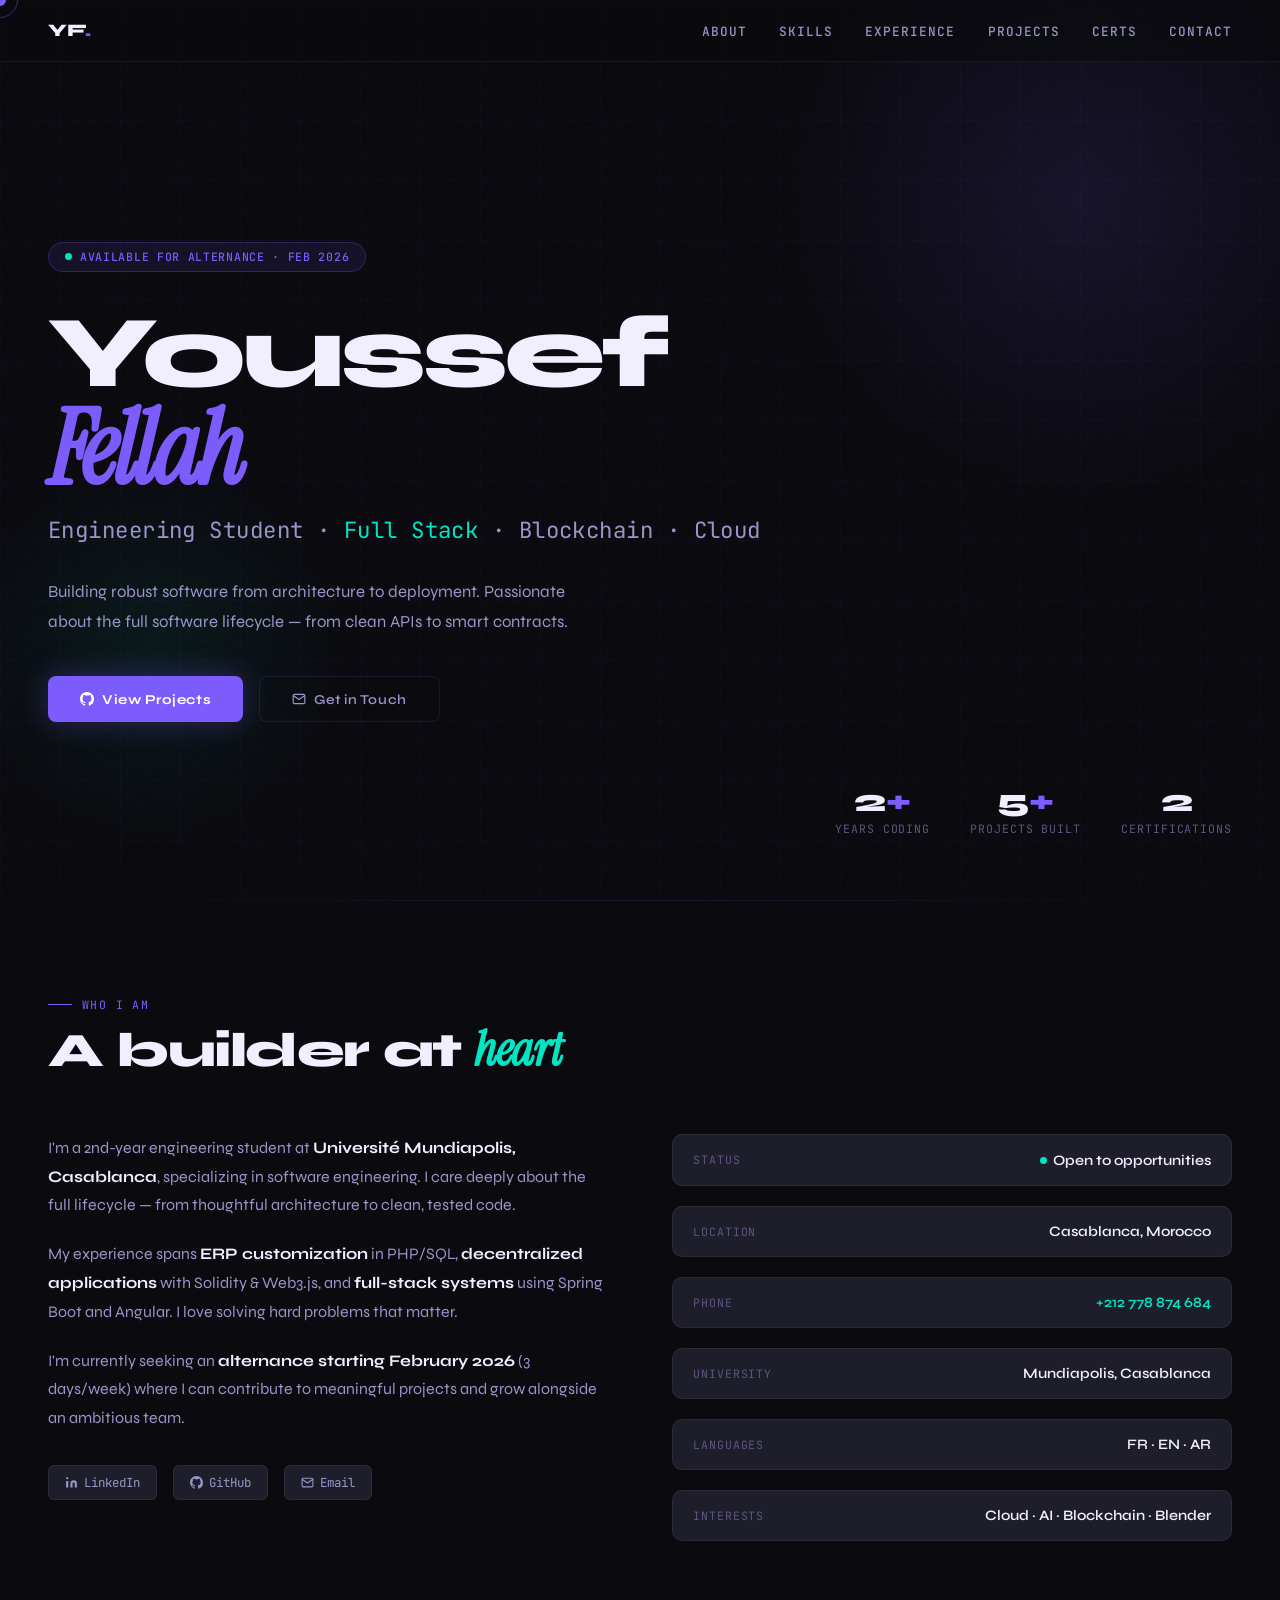
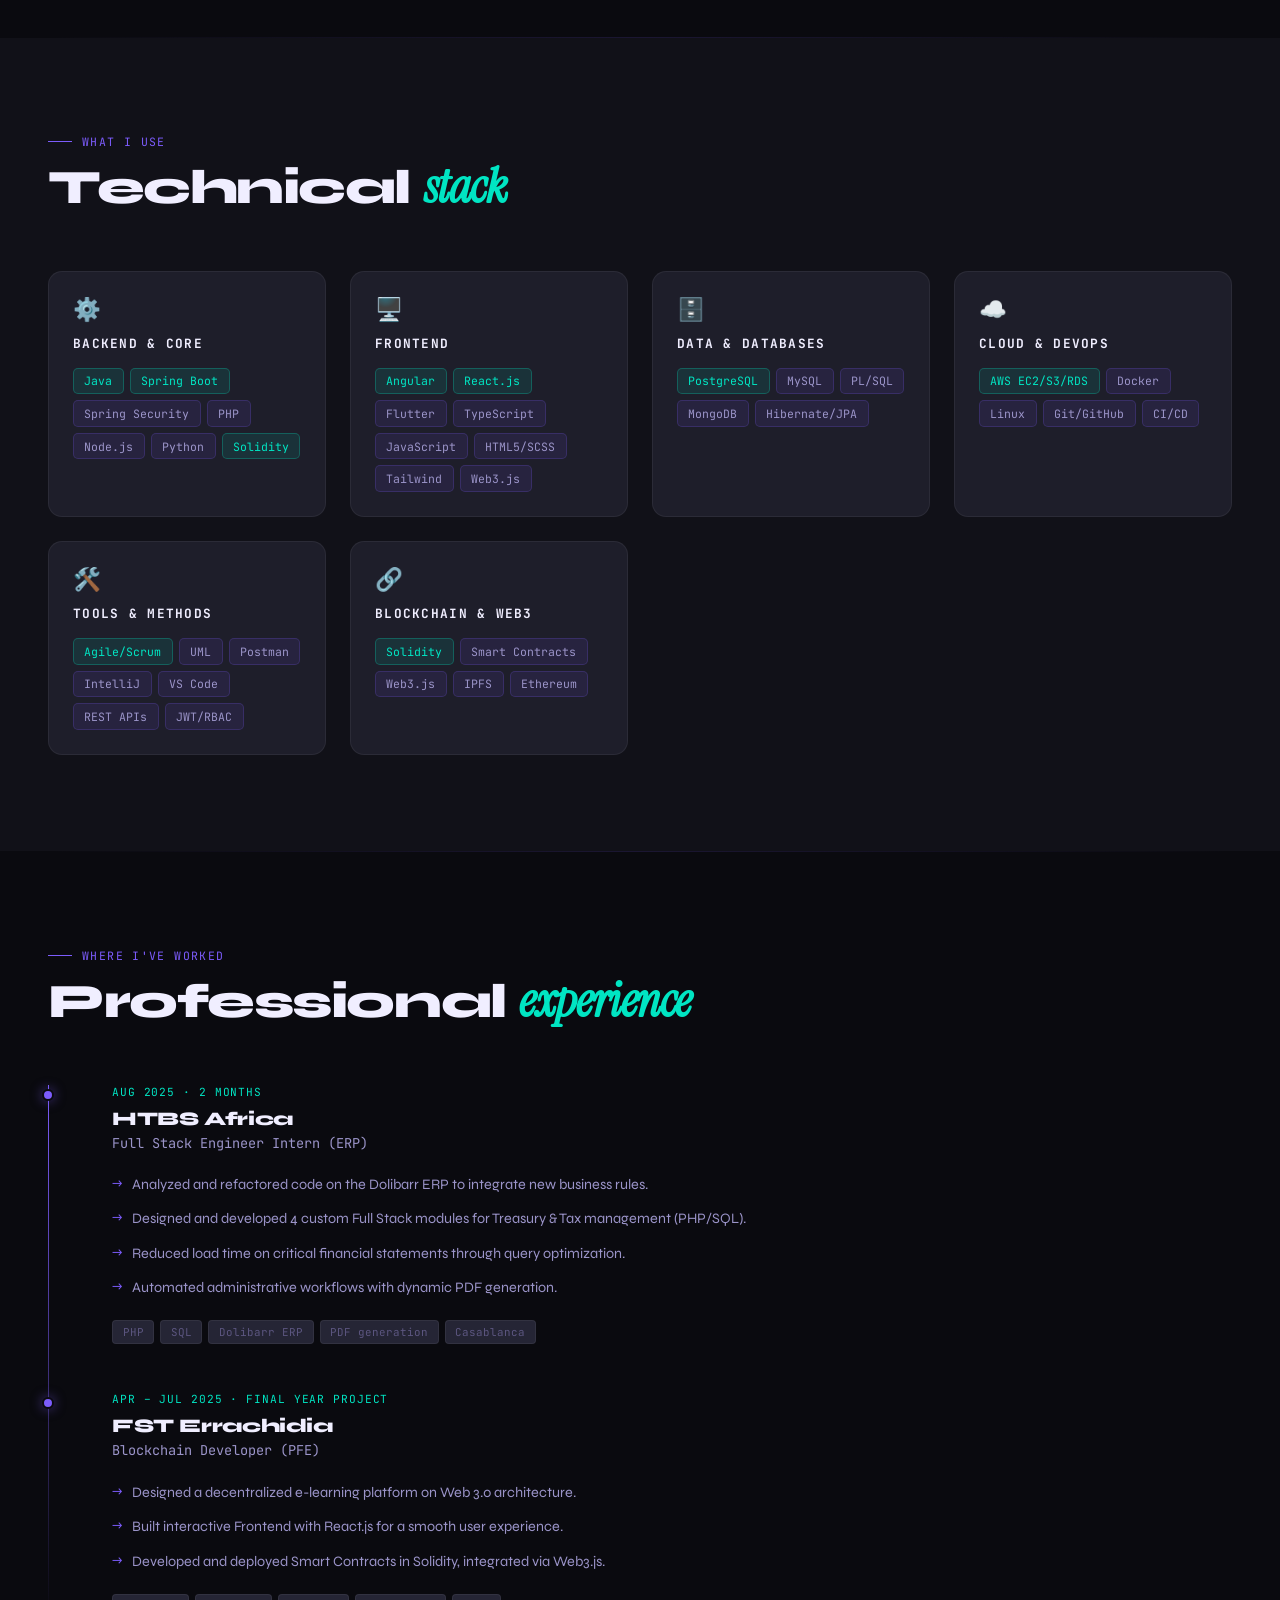
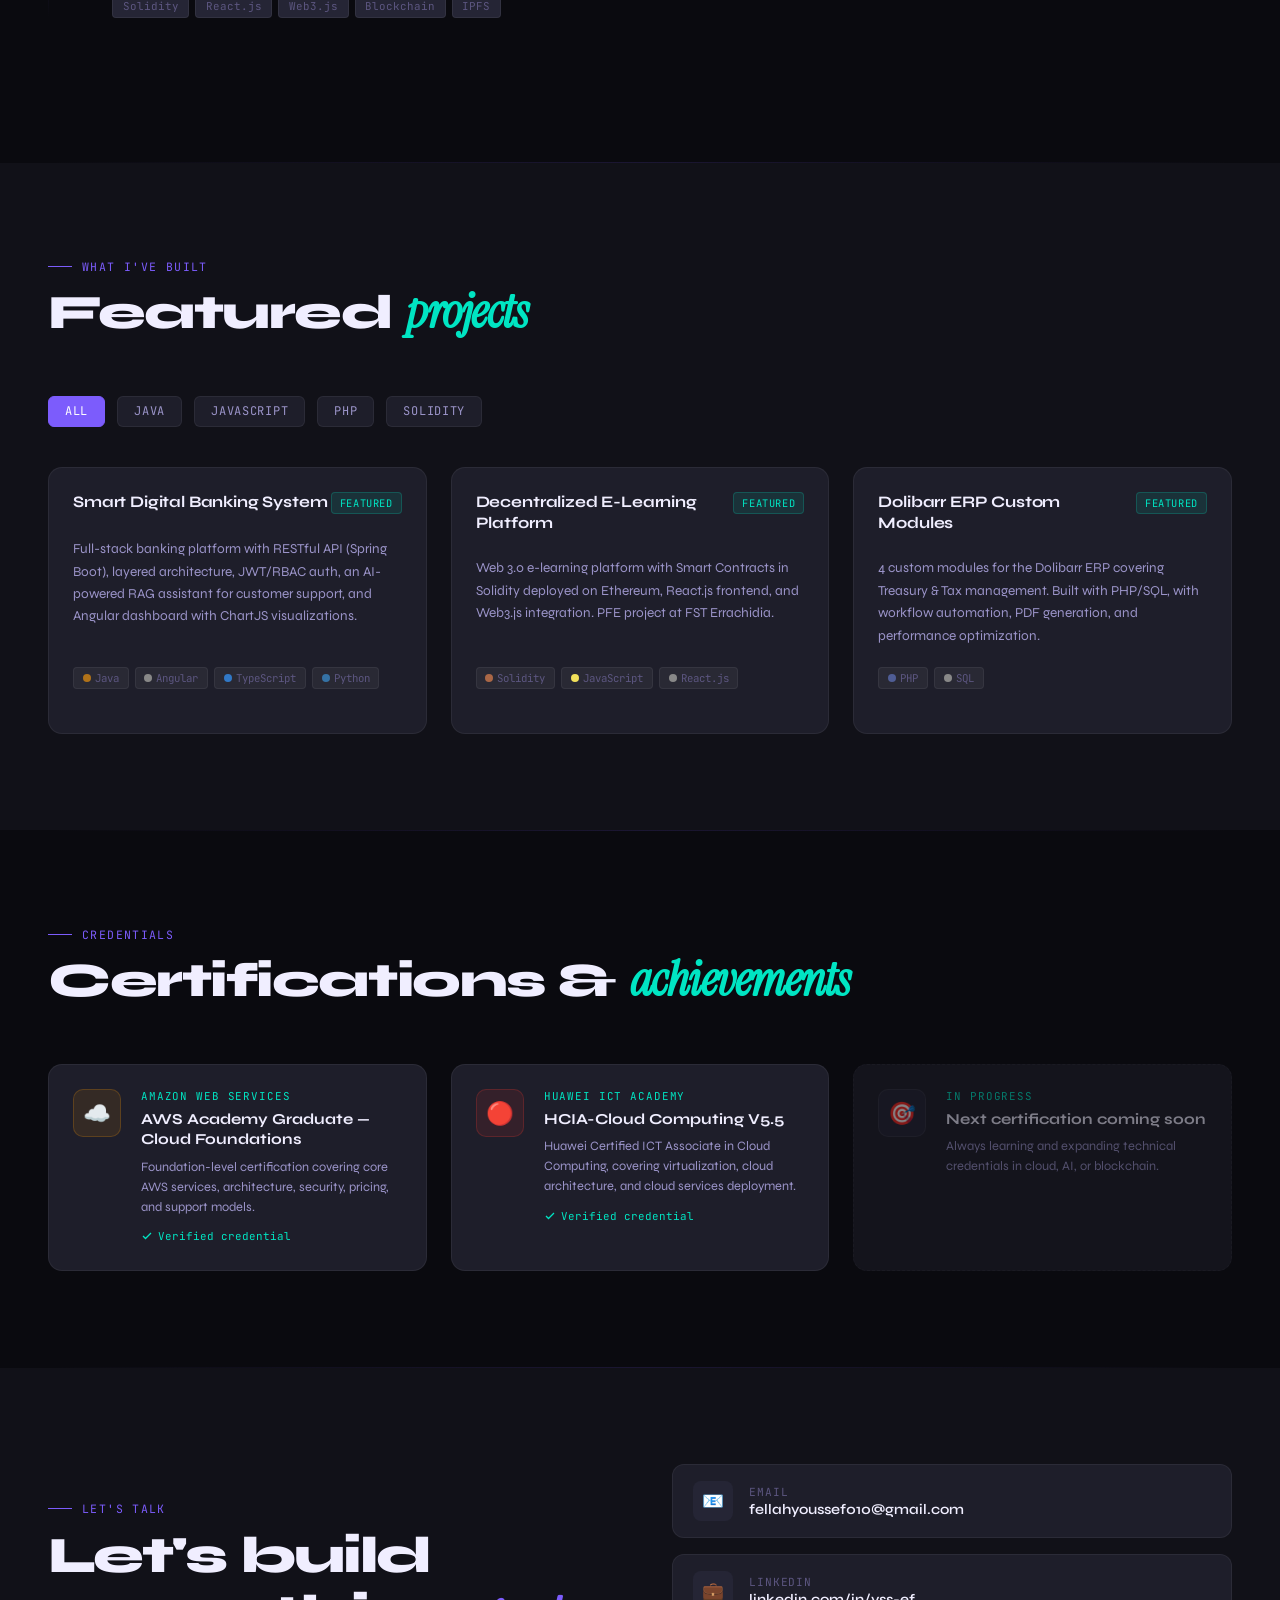
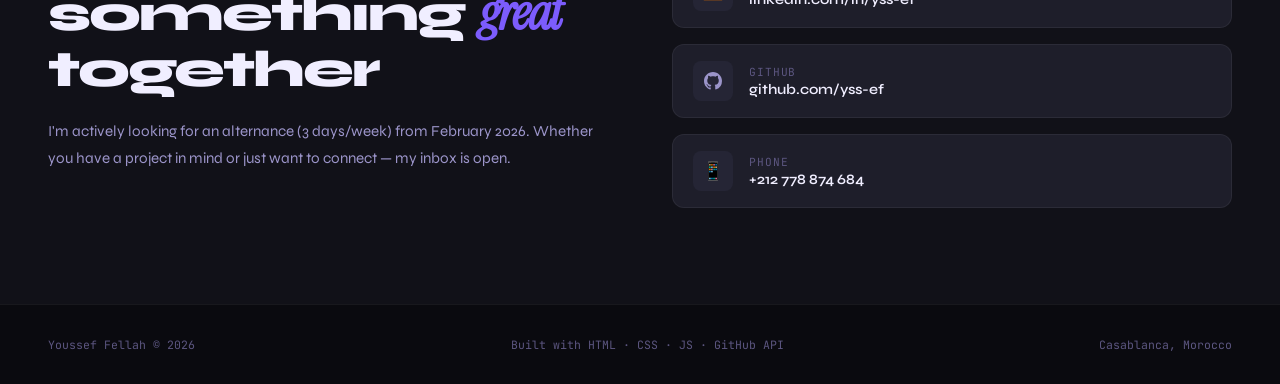
==== portfolio.html @ d535c2bc "feat: adding the main file" ====
<!DOCTYPE html>
<html lang="en">
<head>
<meta charset="UTF-8">
<meta name="viewport" content="width=device-width, initial-scale=1.0">
<title>Youssef Fellah — Engineer</title>
<link rel="preconnect" href="https://fonts.googleapis.com">
<link rel="preconnect" href="https://fonts.gstatic.com" crossorigin>
<link href="https://fonts.googleapis.com/css2?family=Syne:wght@400;500;600;700;800&family=JetBrains+Mono:wght@300;400;500&family=Instrument+Serif:ital@0;1&display=swap" rel="stylesheet">
<style>
  *, *::before, *::after { box-sizing: border-box; margin: 0; padding: 0; }

  :root {
    --bg: #0a0a0f;
    --bg2: #111118;
    --bg3: #1a1a24;
    --surface: #1e1e2a;
    --surface2: #252535;
    --accent: #7c5cfc;
    --accent2: #00e5c3;
    --accent3: #ff6b6b;
    --text: #f0eeff;
    --text2: #9b94c9;
    --text3: #5c5680;
    --border: rgba(124, 92, 252, 0.15);
    --border2: rgba(255,255,255,0.06);
    --font-display: 'Syne', sans-serif;
    --font-mono: 'JetBrains Mono', monospace;
    --font-serif: 'Instrument Serif', serif;
  }

  html { scroll-behavior: smooth; }

  body {
    background: var(--bg);
    color: var(--text);
    font-family: var(--font-display);
    overflow-x: hidden;
    cursor: none;
  }

  /* Custom cursor */
  .cursor {
    width: 12px; height: 12px;
    background: var(--accent);
    border-radius: 50%;
    position: fixed;
    pointer-events: none;
    z-index: 9999;
    transition: transform 0.15s ease, background 0.2s;
    transform: translate(-50%, -50%);
  }
  .cursor-ring {
    width: 36px; height: 36px;
    border: 1px solid rgba(124,92,252,0.4);
    border-radius: 50%;
    position: fixed;
    pointer-events: none;
    z-index: 9998;
    transition: transform 0.08s ease, width 0.2s, height 0.2s, border-color 0.2s;
    transform: translate(-50%, -50%);
  }

  /* Noise overlay */
  body::before {
    content: '';
    position: fixed; inset: 0;
    background-image: url("data:image/svg+xml,%3Csvg viewBox='0 0 200 200' xmlns='http://www.w3.org/2000/svg'%3E%3Cfilter id='noise'%3E%3CfeTurbulence type='fractalNoise' baseFrequency='0.9' numOctaves='4' stitchTiles='stitch'/%3E%3C/filter%3E%3Crect width='100%25' height='100%25' filter='url(%23noise)' opacity='0.03'/%3E%3C/svg%3E");
    pointer-events: none; z-index: 1; opacity: 0.4;
  }

  /* Nav */
  nav {
    position: fixed; top: 0; left: 0; right: 0;
    z-index: 100;
    padding: 1.25rem 3rem;
    display: flex; align-items: center; justify-content: space-between;
    background: rgba(10,10,15,0.7);
    backdrop-filter: blur(20px);
    border-bottom: 1px solid var(--border2);
  }
  .nav-logo {
    font-size: 1.1rem; font-weight: 800;
    color: var(--text);
    text-decoration: none;
    letter-spacing: -0.02em;
  }
  .nav-logo span { color: var(--accent); }
  .nav-links { display: flex; gap: 2rem; list-style: none; }
  .nav-links a {
    color: var(--text2); text-decoration: none;
    font-size: 0.8rem; font-weight: 500;
    letter-spacing: 0.08em; text-transform: uppercase;
    transition: color 0.2s;
    font-family: var(--font-mono);
  }
  .nav-links a:hover { color: var(--accent2); }

  /* Hero */
  #hero {
    min-height: 100vh;
    display: flex; align-items: center;
    padding: 8rem 3rem 4rem;
    position: relative;
    overflow: hidden;
  }
  .hero-grid-bg {
    position: absolute; inset: 0;
    background-image:
      linear-gradient(rgba(124,92,252,0.03) 1px, transparent 1px),
      linear-gradient(90deg, rgba(124,92,252,0.03) 1px, transparent 1px);
    background-size: 60px 60px;
  }
  .hero-glow {
    position: absolute;
    width: 600px; height: 600px;
    background: radial-gradient(circle, rgba(124,92,252,0.12) 0%, transparent 70%);
    top: -100px; right: -100px;
    pointer-events: none;
  }
  .hero-glow2 {
    position: absolute;
    width: 400px; height: 400px;
    background: radial-gradient(circle, rgba(0,229,195,0.07) 0%, transparent 70%);
    bottom: 50px; left: -50px;
    pointer-events: none;
  }
  .hero-content { position: relative; z-index: 2; max-width: 900px; }
  .hero-badge {
    display: inline-flex; align-items: center; gap: 8px;
    background: rgba(124,92,252,0.1);
    border: 1px solid rgba(124,92,252,0.25);
    border-radius: 100px;
    padding: 0.4rem 1rem;
    font-size: 0.72rem; font-weight: 500;
    font-family: var(--font-mono);
    color: var(--accent);
    margin-bottom: 2rem;
    letter-spacing: 0.06em;
    text-transform: uppercase;
    animation: fadeUp 0.6s ease both;
  }
  .hero-badge::before {
    content: '';
    width: 7px; height: 7px;
    background: var(--accent2);
    border-radius: 50%;
    animation: pulse 2s infinite;
  }
  @keyframes pulse {
    0%, 100% { opacity: 1; transform: scale(1); }
    50% { opacity: 0.5; transform: scale(0.8); }
  }
  .hero-name {
    font-size: clamp(3.5rem, 8vw, 7rem);
    font-weight: 800;
    line-height: 0.95;
    letter-spacing: -0.04em;
    margin-bottom: 1rem;
    animation: fadeUp 0.6s 0.1s ease both;
  }
  .hero-name em {
    font-style: italic;
    font-family: var(--font-serif);
    color: var(--accent);
  }
  .hero-title {
    font-size: clamp(1rem, 2vw, 1.4rem);
    color: var(--text2);
    font-weight: 400;
    margin-bottom: 2rem;
    font-family: var(--font-mono);
    letter-spacing: 0.02em;
    animation: fadeUp 0.6s 0.2s ease both;
  }
  .hero-title .hl { color: var(--accent2); }
  .hero-desc {
    font-size: 1.05rem;
    color: var(--text2);
    max-width: 520px;
    line-height: 1.75;
    margin-bottom: 2.5rem;
    font-weight: 400;
    animation: fadeUp 0.6s 0.3s ease both;
  }
  .hero-ctas {
    display: flex; gap: 1rem; flex-wrap: wrap;
    animation: fadeUp 0.6s 0.4s ease both;
  }
  .btn-primary {
    display: inline-flex; align-items: center; gap: 8px;
    background: var(--accent);
    color: white;
    text-decoration: none;
    padding: 0.85rem 2rem;
    border-radius: 8px;
    font-size: 0.85rem; font-weight: 700;
    letter-spacing: 0.04em;
    transition: transform 0.2s, box-shadow 0.2s;
    box-shadow: 0 0 30px rgba(124,92,252,0.3);
  }
  .btn-primary:hover { transform: translateY(-2px); box-shadow: 0 0 40px rgba(124,92,252,0.5); }
  .btn-outline {
    display: inline-flex; align-items: center; gap: 8px;
    border: 1px solid var(--border);
    color: var(--text2);
    text-decoration: none;
    padding: 0.85rem 2rem;
    border-radius: 8px;
    font-size: 0.85rem; font-weight: 600;
    letter-spacing: 0.04em;
    transition: border-color 0.2s, color 0.2s, transform 0.2s;
  }
  .btn-outline:hover { border-color: var(--accent); color: var(--accent); transform: translateY(-2px); }
  .hero-stats {
    position: absolute; right: 3rem; bottom: 4rem;
    display: flex; gap: 2.5rem;
    animation: fadeUp 0.6s 0.5s ease both;
  }
  .stat { text-align: center; }
  .stat-num { font-size: 2rem; font-weight: 800; color: var(--text); line-height: 1; }
  .stat-num span { color: var(--accent); }
  .stat-label { font-size: 0.72rem; color: var(--text3); font-family: var(--font-mono); text-transform: uppercase; letter-spacing: 0.08em; margin-top: 4px; }

  @keyframes fadeUp {
    from { opacity: 0; transform: translateY(20px); }
    to { opacity: 1; transform: translateY(0); }
  }

  /* Section layout */
  section { padding: 6rem 3rem; position: relative; }
  .section-header { margin-bottom: 3.5rem; }
  .section-label {
    font-family: var(--font-mono);
    font-size: 0.72rem;
    color: var(--accent);
    text-transform: uppercase;
    letter-spacing: 0.12em;
    margin-bottom: 0.75rem;
    display: flex; align-items: center; gap: 10px;
  }
  .section-label::before {
    content: '';
    width: 24px; height: 1px;
    background: var(--accent);
  }
  .section-title {
    font-size: clamp(2rem, 4vw, 3rem);
    font-weight: 800;
    letter-spacing: -0.03em;
    line-height: 1.1;
  }
  .section-title em { font-style: italic; font-family: var(--font-serif); color: var(--accent2); }

  /* Divider */
  .divider {
    width: 100%; height: 1px;
    background: linear-gradient(90deg, transparent, var(--border), transparent);
    margin: 0 3rem;
    width: calc(100% - 6rem);
  }

  /* About */
  #about { background: var(--bg); }
  .about-grid { display: grid; grid-template-columns: 1fr 1fr; gap: 4rem; align-items: start; }
  .about-text p {
    color: var(--text2); line-height: 1.8; font-size: 1rem; margin-bottom: 1.25rem;
  }
  .about-text p strong { color: var(--text); }
  .about-links { display: flex; gap: 1rem; flex-wrap: wrap; margin-top: 2rem; }
  .link-chip {
    display: inline-flex; align-items: center; gap: 6px;
    background: var(--surface);
    border: 1px solid var(--border2);
    color: var(--text2);
    text-decoration: none;
    padding: 0.5rem 1rem;
    border-radius: 6px;
    font-size: 0.78rem;
    font-family: var(--font-mono);
    transition: border-color 0.2s, color 0.2s, background 0.2s;
  }
  .link-chip:hover { border-color: var(--accent); color: var(--accent); background: rgba(124,92,252,0.08); }
  .about-info { display: flex; flex-direction: column; gap: 1.25rem; }
  .info-row {
    display: flex; justify-content: space-between; align-items: center;
    padding: 1rem 1.25rem;
    background: var(--surface);
    border-radius: 10px;
    border: 1px solid var(--border2);
    transition: border-color 0.2s;
  }
  .info-row:hover { border-color: var(--border); }
  .info-label { font-family: var(--font-mono); font-size: 0.72rem; color: var(--text3); text-transform: uppercase; letter-spacing: 0.08em; }
  .info-value { font-size: 0.9rem; font-weight: 600; color: var(--text); }
  .info-value a { color: var(--accent2); text-decoration: none; }
  .status-dot { display: inline-flex; align-items: center; gap: 6px; }
  .status-dot::before {
    content: ''; width: 7px; height: 7px;
    background: var(--accent2); border-radius: 50%;
    animation: pulse 2s infinite;
  }

  /* Skills */
  #skills { background: var(--bg2); }
  .skills-categories { display: grid; grid-template-columns: repeat(auto-fit, minmax(240px, 1fr)); gap: 1.5rem; }
  .skill-cat {
    background: var(--surface);
    border: 1px solid var(--border2);
    border-radius: 14px;
    padding: 1.5rem;
    transition: border-color 0.2s, transform 0.2s;
  }
  .skill-cat:hover { border-color: rgba(124,92,252,0.3); transform: translateY(-3px); }
  .skill-cat-icon {
    font-size: 1.4rem; margin-bottom: 0.75rem;
  }
  .skill-cat-name {
    font-size: 0.8rem; font-weight: 700; color: var(--text);
    text-transform: uppercase; letter-spacing: 0.1em;
    font-family: var(--font-mono);
    margin-bottom: 1rem;
  }
  .skill-tags { display: flex; flex-wrap: wrap; gap: 6px; }
  .skill-tag {
    background: rgba(124,92,252,0.1);
    border: 1px solid rgba(124,92,252,0.2);
    color: var(--text2);
    padding: 0.3rem 0.65rem;
    border-radius: 5px;
    font-size: 0.72rem;
    font-family: var(--font-mono);
    transition: background 0.2s, color 0.2s;
  }
  .skill-tag:hover { background: rgba(124,92,252,0.25); color: var(--text); }
  .skill-tag.featured { background: rgba(0,229,195,0.1); border-color: rgba(0,229,195,0.25); color: var(--accent2); }

  /* Experience */
  #experience { background: var(--bg); }
  .timeline { position: relative; padding-left: 2rem; }
  .timeline::before {
    content: ''; position: absolute;
    left: 0; top: 0; bottom: 0;
    width: 1px;
    background: linear-gradient(to bottom, var(--accent), transparent);
  }
  .timeline-item { position: relative; margin-bottom: 3rem; padding-left: 2rem; }
  .timeline-dot {
    position: absolute; left: -2.375rem; top: 0.3rem;
    width: 12px; height: 12px;
    background: var(--accent);
    border-radius: 50%;
    border: 2px solid var(--bg);
    box-shadow: 0 0 12px rgba(124,92,252,0.5);
  }
  .timeline-date {
    font-family: var(--font-mono);
    font-size: 0.7rem;
    color: var(--accent2);
    letter-spacing: 0.08em;
    text-transform: uppercase;
    margin-bottom: 0.5rem;
  }
  .timeline-company {
    font-size: 1.2rem; font-weight: 800;
    letter-spacing: -0.02em; margin-bottom: 0.25rem;
  }
  .timeline-role {
    font-size: 0.85rem; color: var(--text2);
    font-family: var(--font-mono); margin-bottom: 1rem;
  }
  .timeline-points { list-style: none; }
  .timeline-points li {
    color: var(--text2); font-size: 0.9rem;
    padding: 0.35rem 0;
    padding-left: 1.25rem;
    position: relative;
    line-height: 1.6;
  }
  .timeline-points li::before {
    content: '→';
    position: absolute; left: 0;
    color: var(--accent);
    font-size: 0.8rem;
  }
  .timeline-tags { display: flex; flex-wrap: wrap; gap: 6px; margin-top: 1rem; }
  .t-tag {
    background: var(--surface2);
    color: var(--text3);
    padding: 0.25rem 0.6rem;
    border-radius: 4px;
    font-size: 0.68rem;
    font-family: var(--font-mono);
    border: 1px solid var(--border2);
  }

  /* Projects */
  #projects { background: var(--bg2); }
  .projects-filter {
    display: flex; gap: 0.75rem; flex-wrap: wrap;
    margin-bottom: 2.5rem;
  }
  .filter-btn {
    background: var(--surface);
    border: 1px solid var(--border2);
    color: var(--text2);
    padding: 0.4rem 1rem;
    border-radius: 6px;
    font-size: 0.75rem;
    font-family: var(--font-mono);
    cursor: pointer;
    transition: all 0.2s;
    text-transform: uppercase; letter-spacing: 0.06em;
  }
  .filter-btn.active, .filter-btn:hover { background: var(--accent); border-color: var(--accent); color: white; }
  .projects-grid { display: grid; grid-template-columns: repeat(auto-fill, minmax(320px, 1fr)); gap: 1.5rem; }
  .project-card {
    background: var(--surface);
    border: 1px solid var(--border2);
    border-radius: 14px;
    padding: 1.5rem;
    transition: border-color 0.2s, transform 0.2s, box-shadow 0.2s;
    display: flex; flex-direction: column;
    position: relative; overflow: hidden;
  }
  .project-card::before {
    content: '';
    position: absolute; top: 0; left: 0; right: 0; height: 2px;
    background: linear-gradient(90deg, var(--accent), var(--accent2));
    opacity: 0; transition: opacity 0.2s;
  }
  .project-card:hover { border-color: rgba(124,92,252,0.3); transform: translateY(-4px); box-shadow: 0 20px 40px rgba(0,0,0,0.4); }
  .project-card:hover::before { opacity: 1; }
  .project-header { display: flex; justify-content: space-between; align-items: flex-start; margin-bottom: 0.75rem; }
  .project-name { font-size: 1rem; font-weight: 700; letter-spacing: -0.01em; line-height: 1.3; }
  .project-meta { display: flex; gap: 1rem; margin-bottom: 0.75rem; }
  .project-stat {
    display: flex; align-items: center; gap: 4px;
    font-size: 0.7rem; color: var(--text3);
    font-family: var(--font-mono);
  }
  .project-desc { color: var(--text2); font-size: 0.85rem; line-height: 1.65; flex: 1; margin-bottom: 1.25rem; }
  .project-langs { display: flex; flex-wrap: wrap; gap: 6px; margin-bottom: 1.25rem; }
  .lang-badge {
    background: rgba(255,255,255,0.05);
    border: 1px solid var(--border2);
    color: var(--text3);
    padding: 0.2rem 0.55rem;
    border-radius: 4px;
    font-size: 0.67rem;
    font-family: var(--font-mono);
  }
  .project-links { display: flex; gap: 0.75rem; margin-top: auto; }
  .proj-link {
    display: inline-flex; align-items: center; gap: 5px;
    text-decoration: none;
    font-size: 0.75rem;
    font-family: var(--font-mono);
    padding: 0.35rem 0.75rem;
    border-radius: 5px;
    transition: all 0.2s;
  }
  .proj-link-gh { background: var(--surface2); color: var(--text2); border: 1px solid var(--border2); }
  .proj-link-gh:hover { border-color: var(--accent); color: var(--accent); }
  .proj-link-live { background: rgba(0,229,195,0.1); color: var(--accent2); border: 1px solid rgba(0,229,195,0.2); }
  .proj-link-live:hover { background: rgba(0,229,195,0.2); }
  .projects-loading { text-align: center; padding: 3rem; color: var(--text3); font-family: var(--font-mono); font-size: 0.8rem; }
  .loading-dots::after { content: '...'; animation: dots 1.5s infinite; }
  @keyframes dots { 0% { content: '.'; } 33% { content: '..'; } 66% { content: '...'; } }
  .pinned-badge {
    background: rgba(255,107,107,0.1); border: 1px solid rgba(255,107,107,0.25);
    color: var(--accent3); font-size: 0.65rem; font-family: var(--font-mono);
    padding: 0.2rem 0.5rem; border-radius: 4px; text-transform: uppercase; letter-spacing: 0.06em;
  }
  .source-badge {
    font-size: 0.65rem; font-family: var(--font-mono);
    padding: 0.2rem 0.5rem; border-radius: 4px;
    text-transform: uppercase; letter-spacing: 0.06em;
  }
  .source-gh { background: rgba(124,92,252,0.1); border: 1px solid rgba(124,92,252,0.2); color: var(--accent); }
  .source-manual { background: rgba(0,229,195,0.1); border: 1px solid rgba(0,229,195,0.2); color: var(--accent2); }
  .lang-dot { width: 8px; height: 8px; border-radius: 50%; display: inline-block; }

  /* Certifications */
  #certifications { background: var(--bg); }
  .cert-grid { display: grid; grid-template-columns: repeat(auto-fill, minmax(300px, 1fr)); gap: 1.5rem; }
  .cert-card {
    background: var(--surface);
    border: 1px solid var(--border2);
    border-radius: 14px;
    padding: 1.5rem;
    display: flex; align-items: flex-start; gap: 1.25rem;
    transition: border-color 0.2s, transform 0.2s;
  }
  .cert-card:hover { border-color: rgba(0,229,195,0.3); transform: translateY(-2px); }
  .cert-icon {
    width: 48px; height: 48px; border-radius: 10px;
    display: flex; align-items: center; justify-content: center;
    font-size: 1.4rem; flex-shrink: 0;
  }
  .cert-icon.aws { background: rgba(255,153,0,0.1); border: 1px solid rgba(255,153,0,0.2); }
  .cert-icon.huawei { background: rgba(255,59,48,0.1); border: 1px solid rgba(255,59,48,0.2); }
  .cert-body { flex: 1; }
  .cert-issuer { font-family: var(--font-mono); font-size: 0.68rem; color: var(--accent2); text-transform: uppercase; letter-spacing: 0.08em; margin-bottom: 0.35rem; }
  .cert-name { font-size: 0.95rem; font-weight: 700; line-height: 1.35; margin-bottom: 0.5rem; }
  .cert-desc { font-size: 0.8rem; color: var(--text2); line-height: 1.55; }
  .cert-verified {
    display: inline-flex; align-items: center; gap: 5px;
    font-size: 0.68rem; color: var(--accent2);
    font-family: var(--font-mono);
    margin-top: 0.75rem;
  }
  .cert-verified svg { width: 12px; height: 12px; }

  /* Contact */
  #contact { background: var(--bg2); }
  .contact-wrapper {
    display: grid; grid-template-columns: 1fr 1fr; gap: 4rem; align-items: center;
  }
  .contact-headline {
    font-size: clamp(2rem, 4vw, 3.5rem);
    font-weight: 800; letter-spacing: -0.04em;
    line-height: 1.1;
  }
  .contact-headline em { font-family: var(--font-serif); font-style: italic; color: var(--accent); }
  .contact-sub { color: var(--text2); margin-top: 1.25rem; line-height: 1.75; font-size: 0.95rem; }
  .contact-cards { display: flex; flex-direction: column; gap: 1rem; }
  .contact-card {
    display: flex; align-items: center; gap: 1rem;
    background: var(--surface);
    border: 1px solid var(--border2);
    border-radius: 12px;
    padding: 1rem 1.25rem;
    text-decoration: none;
    transition: all 0.2s;
  }
  .contact-card:hover { border-color: var(--accent); background: rgba(124,92,252,0.08); transform: translateX(4px); }
  .contact-card-icon {
    width: 40px; height: 40px;
    background: var(--surface2);
    border-radius: 8px;
    display: flex; align-items: center; justify-content: center;
    font-size: 1.1rem; flex-shrink: 0;
  }
  .contact-card-label { font-size: 0.7rem; color: var(--text3); font-family: var(--font-mono); text-transform: uppercase; letter-spacing: 0.08em; margin-bottom: 2px; }
  .contact-card-value { font-size: 0.9rem; font-weight: 600; color: var(--text); }

  /* Footer */
  footer {
    padding: 2rem 3rem;
    border-top: 1px solid var(--border2);
    display: flex; justify-content: space-between; align-items: center;
    font-family: var(--font-mono); font-size: 0.72rem; color: var(--text3);
  }

  /* Scroll reveal */
  .reveal { opacity: 0; transform: translateY(30px); transition: opacity 0.6s ease, transform 0.6s ease; }
  .reveal.visible { opacity: 1; transform: translateY(0); }

  /* Responsive */
  @media (max-width: 768px) {
    nav { padding: 1rem 1.5rem; }
    .nav-links { display: none; }
    section { padding: 4rem 1.5rem; }
    #hero { padding: 7rem 1.5rem 4rem; }
    .about-grid, .contact-wrapper { grid-template-columns: 1fr; gap: 2.5rem; }
    .hero-stats { position: static; margin-top: 2.5rem; justify-content: flex-start; }
    footer { flex-direction: column; gap: 0.75rem; text-align: center; }
  }
</style>
</head>
<body>

<div class="cursor" id="cursor"></div>
<div class="cursor-ring" id="cursorRing"></div>

<!-- NAV -->
<nav>
  <a href="#hero" class="nav-logo">YF<span>.</span></a>
  <ul class="nav-links">
    <li><a href="#about">About</a></li>
    <li><a href="#skills">Skills</a></li>
    <li><a href="#experience">Experience</a></li>
    <li><a href="#projects">Projects</a></li>
    <li><a href="#certifications">Certs</a></li>
    <li><a href="#contact">Contact</a></li>
  </ul>
</nav>

<!-- HERO -->
<section id="hero">
  <div class="hero-grid-bg"></div>
  <div class="hero-glow"></div>
  <div class="hero-glow2"></div>
  <div class="hero-content">
    <div class="hero-badge">Available for alternance · Feb 2026</div>
    <h1 class="hero-name">Youssef<br><em>Fellah</em></h1>
    <p class="hero-title">
      Engineering Student · <span class="hl">Full Stack</span> · Blockchain · Cloud
    </p>
    <p class="hero-desc">
      Building robust software from architecture to deployment. Passionate about the full software lifecycle — from clean APIs to smart contracts.
    </p>
    <div class="hero-ctas">
      <a href="#projects" class="btn-primary">
        <svg width="14" height="14" viewBox="0 0 16 16" fill="currentColor"><path d="M8 0C3.58 0 0 3.58 0 8c0 3.54 2.29 6.53 5.47 7.59.4.07.55-.17.55-.38 0-.19-.01-.82-.01-1.49-2.01.37-2.53-.49-2.69-.94-.09-.23-.48-.94-.82-1.13-.28-.15-.68-.52-.01-.53.63-.01 1.08.58 1.23.82.72 1.21 1.87.87 2.33.66.07-.52.28-.87.51-1.07-1.78-.2-3.64-.89-3.64-3.95 0-.87.31-1.59.82-2.15-.08-.2-.36-1.02.08-2.12 0 0 .67-.21 2.2.82.64-.18 1.32-.27 2-.27.68 0 1.36.09 2 .27 1.53-1.04 2.2-.82 2.2-.82.44 1.1.16 1.92.08 2.12.51.56.82 1.27.82 2.15 0 3.07-1.87 3.75-3.65 3.95.29.25.54.73.54 1.48 0 1.07-.01 1.93-.01 2.2 0 .21.15.46.55.38A8.013 8.013 0 0016 8c0-4.42-3.58-8-8-8z"/></svg>
        View Projects
      </a>
      <a href="mailto:fellahyoussef010@gmail.com" class="btn-outline">
        <svg width="14" height="14" viewBox="0 0 24 24" fill="none" stroke="currentColor" stroke-width="2"><path d="M4 4h16c1.1 0 2 .9 2 2v12c0 1.1-.9 2-2 2H4c-1.1 0-2-.9-2-2V6c0-1.1.9-2 2-2z"/><polyline points="22,6 12,13 2,6"/></svg>
        Get in Touch
      </a>
    </div>
  </div>
  <div class="hero-stats">
    <div class="stat"><div class="stat-num">2<span>+</span></div><div class="stat-label">Years coding</div></div>
    <div class="stat"><div class="stat-num">5<span>+</span></div><div class="stat-label">Projects built</div></div>
    <div class="stat"><div class="stat-num">2</div><div class="stat-label">Certifications</div></div>
  </div>
</section>

<div class="divider"></div>

<!-- ABOUT -->
<section id="about">
  <div class="section-header reveal">
    <div class="section-label">Who I am</div>
    <h2 class="section-title">A builder at <em>heart</em></h2>
  </div>
  <div class="about-grid">
    <div class="about-text reveal">
      <p>I'm a 2nd-year engineering student at <strong>Université Mundiapolis, Casablanca</strong>, specializing in software engineering. I care deeply about the full lifecycle — from thoughtful architecture to clean, tested code.</p>
      <p>My experience spans <strong>ERP customization</strong> in PHP/SQL, <strong>decentralized applications</strong> with Solidity & Web3.js, and <strong>full-stack systems</strong> using Spring Boot and Angular. I love solving hard problems that matter.</p>
      <p>I'm currently seeking an <strong>alternance starting February 2026</strong> (3 days/week) where I can contribute to meaningful projects and grow alongside an ambitious team.</p>
      <div class="about-links">
        <a href="https://linkedin.com/in/yss-ef" target="_blank" class="link-chip">
          <svg width="13" height="13" viewBox="0 0 24 24" fill="currentColor"><path d="M16 8a6 6 0 016 6v7h-4v-7a2 2 0 00-2-2 2 2 0 00-2 2v7h-4v-7a6 6 0 016-6zM2 9h4v12H2z"/><circle cx="4" cy="4" r="2"/></svg>
          LinkedIn
        </a>
        <a href="https://github.com/yss-ef" target="_blank" class="link-chip">
          <svg width="13" height="13" viewBox="0 0 16 16" fill="currentColor"><path d="M8 0C3.58 0 0 3.58 0 8c0 3.54 2.29 6.53 5.47 7.59.4.07.55-.17.55-.38 0-.19-.01-.82-.01-1.49-2.01.37-2.53-.49-2.69-.94-.09-.23-.48-.94-.82-1.13-.28-.15-.68-.52-.01-.53.63-.01 1.08.58 1.23.82.72 1.21 1.87.87 2.33.66.07-.52.28-.87.51-1.07-1.78-.2-3.64-.89-3.64-3.95 0-.87.31-1.59.82-2.15-.08-.2-.36-1.02.08-2.12 0 0 .67-.21 2.2.82.64-.18 1.32-.27 2-.27.68 0 1.36.09 2 .27 1.53-1.04 2.2-.82 2.2-.82.44 1.1.16 1.92.08 2.12.51.56.82 1.27.82 2.15 0 3.07-1.87 3.75-3.65 3.95.29.25.54.73.54 1.48 0 1.07-.01 1.93-.01 2.2 0 .21.15.46.55.38A8.013 8.013 0 0016 8c0-4.42-3.58-8-8-8z"/></svg>
          GitHub
        </a>
        <a href="mailto:fellahyoussef010@gmail.com" class="link-chip">
          <svg width="13" height="13" viewBox="0 0 24 24" fill="none" stroke="currentColor" stroke-width="2"><path d="M4 4h16c1.1 0 2 .9 2 2v12c0 1.1-.9 2-2 2H4c-1.1 0-2-.9-2-2V6c0-1.1.9-2 2-2z"/><polyline points="22,6 12,13 2,6"/></svg>
          Email
        </a>
      </div>
    </div>
    <div class="about-info reveal">
      <div class="info-row">
        <span class="info-label">Status</span>
        <span class="info-value"><span class="status-dot">Open to opportunities</span></span>
      </div>
      <div class="info-row">
        <span class="info-label">Location</span>
        <span class="info-value">Casablanca, Morocco</span>
      </div>
      <div class="info-row">
        <span class="info-label">Phone</span>
        <span class="info-value"><a href="tel:+212778874684">+212 778 874 684</a></span>
      </div>
      <div class="info-row">
        <span class="info-label">University</span>
        <span class="info-value">Mundiapolis, Casablanca</span>
      </div>
      <div class="info-row">
        <span class="info-label">Languages</span>
        <span class="info-value">FR · EN · AR</span>
      </div>
      <div class="info-row">
        <span class="info-label">Interests</span>
        <span class="info-value">Cloud · AI · Blockchain · Blender</span>
      </div>
    </div>
  </div>
</section>

<div class="divider"></div>

<!-- SKILLS -->
<section id="skills">
  <div class="section-header reveal">
    <div class="section-label">What I use</div>
    <h2 class="section-title">Technical <em>stack</em></h2>
  </div>
  <div class="skills-categories reveal">
    <div class="skill-cat">
      <div class="skill-cat-icon">⚙️</div>
      <div class="skill-cat-name">Backend & Core</div>
      <div class="skill-tags">
        <span class="skill-tag featured">Java</span>
        <span class="skill-tag featured">Spring Boot</span>
        <span class="skill-tag">Spring Security</span>
        <span class="skill-tag">PHP</span>
        <span class="skill-tag">Node.js</span>
        <span class="skill-tag">Python</span>
        <span class="skill-tag featured">Solidity</span>
      </div>
    </div>
    <div class="skill-cat">
      <div class="skill-cat-icon">🖥️</div>
      <div class="skill-cat-name">Frontend</div>
      <div class="skill-tags">
        <span class="skill-tag featured">Angular</span>
        <span class="skill-tag featured">React.js</span>
        <span class="skill-tag">Flutter</span>
        <span class="skill-tag">TypeScript</span>
        <span class="skill-tag">JavaScript</span>
        <span class="skill-tag">HTML5/SCSS</span>
        <span class="skill-tag">Tailwind</span>
        <span class="skill-tag">Web3.js</span>
      </div>
    </div>
    <div class="skill-cat">
      <div class="skill-cat-icon">🗄️</div>
      <div class="skill-cat-name">Data & Databases</div>
      <div class="skill-tags">
        <span class="skill-tag featured">PostgreSQL</span>
        <span class="skill-tag">MySQL</span>
        <span class="skill-tag">PL/SQL</span>
        <span class="skill-tag">MongoDB</span>
        <span class="skill-tag">Hibernate/JPA</span>
      </div>
    </div>
    <div class="skill-cat">
      <div class="skill-cat-icon">☁️</div>
      <div class="skill-cat-name">Cloud & DevOps</div>
      <div class="skill-tags">
        <span class="skill-tag featured">AWS EC2/S3/RDS</span>
        <span class="skill-tag">Docker</span>
        <span class="skill-tag">Linux</span>
        <span class="skill-tag">Git/GitHub</span>
        <span class="skill-tag">CI/CD</span>
      </div>
    </div>
    <div class="skill-cat">
      <div class="skill-cat-icon">🛠️</div>
      <div class="skill-cat-name">Tools & Methods</div>
      <div class="skill-tags">
        <span class="skill-tag featured">Agile/Scrum</span>
        <span class="skill-tag">UML</span>
        <span class="skill-tag">Postman</span>
        <span class="skill-tag">IntelliJ</span>
        <span class="skill-tag">VS Code</span>
        <span class="skill-tag">REST APIs</span>
        <span class="skill-tag">JWT/RBAC</span>
      </div>
    </div>
    <div class="skill-cat">
      <div class="skill-cat-icon">🔗</div>
      <div class="skill-cat-name">Blockchain & Web3</div>
      <div class="skill-tags">
        <span class="skill-tag featured">Solidity</span>
        <span class="skill-tag">Smart Contracts</span>
        <span class="skill-tag">Web3.js</span>
        <span class="skill-tag">IPFS</span>
        <span class="skill-tag">Ethereum</span>
      </div>
    </div>
  </div>
</section>

<div class="divider"></div>

<!-- EXPERIENCE -->
<section id="experience">
  <div class="section-header reveal">
    <div class="section-label">Where I've worked</div>
    <h2 class="section-title">Professional <em>experience</em></h2>
  </div>
  <div class="timeline reveal">
    <div class="timeline-item">
      <div class="timeline-dot"></div>
      <div class="timeline-date">Aug 2025 · 2 months</div>
      <div class="timeline-company">HTBS Africa</div>
      <div class="timeline-role">Full Stack Engineer Intern (ERP)</div>
      <ul class="timeline-points">
        <li>Analyzed and refactored code on the Dolibarr ERP to integrate new business rules.</li>
        <li>Designed and developed 4 custom Full Stack modules for Treasury & Tax management (PHP/SQL).</li>
        <li>Reduced load time on critical financial statements through query optimization.</li>
        <li>Automated administrative workflows with dynamic PDF generation.</li>
      </ul>
      <div class="timeline-tags">
        <span class="t-tag">PHP</span><span class="t-tag">SQL</span><span class="t-tag">Dolibarr ERP</span><span class="t-tag">PDF generation</span><span class="t-tag">Casablanca</span>
      </div>
    </div>
    <div class="timeline-item">
      <div class="timeline-dot"></div>
      <div class="timeline-date">Apr – Jul 2025 · Final Year Project</div>
      <div class="timeline-company">FST Errachidia</div>
      <div class="timeline-role">Blockchain Developer (PFE)</div>
      <ul class="timeline-points">
        <li>Designed a decentralized e-learning platform on Web 3.0 architecture.</li>
        <li>Built interactive Frontend with React.js for a smooth user experience.</li>
        <li>Developed and deployed Smart Contracts in Solidity, integrated via Web3.js.</li>
      </ul>
      <div class="timeline-tags">
        <span class="t-tag">Solidity</span><span class="t-tag">React.js</span><span class="t-tag">Web3.js</span><span class="t-tag">Blockchain</span><span class="t-tag">IPFS</span>
      </div>
    </div>
  </div>
</section>

<div class="divider"></div>

<!-- PROJECTS -->
<section id="projects">
  <div class="section-header reveal">
    <div class="section-label">What I've built</div>
    <h2 class="section-title">Featured <em>projects</em></h2>
  </div>
  <div class="projects-filter reveal" id="filterBar">
    <button class="filter-btn active" data-filter="all">All</button>
    <button class="filter-btn" data-filter="Java">Java</button>
    <button class="filter-btn" data-filter="JavaScript">JavaScript</button>
    <button class="filter-btn" data-filter="PHP">PHP</button>
    <button class="filter-btn" data-filter="Solidity">Solidity</button>
  </div>
  <div class="projects-grid" id="projectsGrid">
    <div class="projects-loading"><span class="loading-dots">Fetching repos from GitHub</span></div>
  </div>
</section>

<div class="divider"></div>

<!-- CERTIFICATIONS -->
<section id="certifications">
  <div class="section-header reveal">
    <div class="section-label">Credentials</div>
    <h2 class="section-title">Certifications & <em>achievements</em></h2>
  </div>
  <div class="cert-grid reveal">
    <div class="cert-card">
      <div class="cert-icon aws">☁️</div>
      <div class="cert-body">
        <div class="cert-issuer">Amazon Web Services</div>
        <div class="cert-name">AWS Academy Graduate — Cloud Foundations</div>
        <div class="cert-desc">Foundation-level certification covering core AWS services, architecture, security, pricing, and support models.</div>
        <div class="cert-verified">
          <svg viewBox="0 0 24 24" fill="none" stroke="currentColor" stroke-width="2.5"><polyline points="20 6 9 17 4 12"/></svg>
          Verified credential
        </div>
      </div>
    </div>
    <div class="cert-card">
      <div class="cert-icon huawei">🔴</div>
      <div class="cert-body">
        <div class="cert-issuer">Huawei ICT Academy</div>
        <div class="cert-name">HCIA-Cloud Computing V5.5</div>
        <div class="cert-desc">Huawei Certified ICT Associate in Cloud Computing, covering virtualization, cloud architecture, and cloud services deployment.</div>
        <div class="cert-verified">
          <svg viewBox="0 0 24 24" fill="none" stroke="currentColor" stroke-width="2.5"><polyline points="20 6 9 17 4 12"/></svg>
          Verified credential
        </div>
      </div>
    </div>
    <div class="cert-card" style="border-style: dashed; opacity: 0.5;">
      <div class="cert-icon" style="background: var(--surface2); border: 1px solid var(--border2);">🎯</div>
      <div class="cert-body">
        <div class="cert-issuer">In Progress</div>
        <div class="cert-name">Next certification coming soon</div>
        <div class="cert-desc">Always learning and expanding technical credentials in cloud, AI, or blockchain.</div>
      </div>
    </div>
  </div>
</section>

<div class="divider"></div>

<!-- CONTACT -->
<section id="contact">
  <div class="contact-wrapper">
    <div class="reveal">
      <div class="section-label">Let's talk</div>
      <h2 class="contact-headline">Let's build something <em>great</em> together</h2>
      <p class="contact-sub">I'm actively looking for an alternance (3 days/week) from February 2026. Whether you have a project in mind or just want to connect — my inbox is open.</p>
    </div>
    <div class="contact-cards reveal">
      <a href="mailto:fellahyoussef010@gmail.com" class="contact-card">
        <div class="contact-card-icon">📧</div>
        <div>
          <div class="contact-card-label">Email</div>
          <div class="contact-card-value">fellahyoussef010@gmail.com</div>
        </div>
      </a>
      <a href="https://linkedin.com/in/yss-ef" target="_blank" class="contact-card">
        <div class="contact-card-icon">💼</div>
        <div>
          <div class="contact-card-label">LinkedIn</div>
          <div class="contact-card-value">linkedin.com/in/yss-ef</div>
        </div>
      </a>
      <a href="https://github.com/yss-ef" target="_blank" class="contact-card">
        <div class="contact-card-icon">
          <svg width="18" height="18" viewBox="0 0 16 16" fill="currentColor" style="color: var(--text2)"><path d="M8 0C3.58 0 0 3.58 0 8c0 3.54 2.29 6.53 5.47 7.59.4.07.55-.17.55-.38 0-.19-.01-.82-.01-1.49-2.01.37-2.53-.49-2.69-.94-.09-.23-.48-.94-.82-1.13-.28-.15-.68-.52-.01-.53.63-.01 1.08.58 1.23.82.72 1.21 1.87.87 2.33.66.07-.52.28-.87.51-1.07-1.78-.2-3.64-.89-3.64-3.95 0-.87.31-1.59.82-2.15-.08-.2-.36-1.02.08-2.12 0 0 .67-.21 2.2.82.64-.18 1.32-.27 2-.27.68 0 1.36.09 2 .27 1.53-1.04 2.2-.82 2.2-.82.44 1.1.16 1.92.08 2.12.51.56.82 1.27.82 2.15 0 3.07-1.87 3.75-3.65 3.95.29.25.54.73.54 1.48 0 1.07-.01 1.93-.01 2.2 0 .21.15.46.55.38A8.013 8.013 0 0016 8c0-4.42-3.58-8-8-8z"/></svg>
        </div>
        <div>
          <div class="contact-card-label">GitHub</div>
          <div class="contact-card-value">github.com/yss-ef</div>
        </div>
      </a>
      <a href="tel:+212778874684" class="contact-card">
        <div class="contact-card-icon">📱</div>
        <div>
          <div class="contact-card-label">Phone</div>
          <div class="contact-card-value">+212 778 874 684</div>
        </div>
      </a>
    </div>
  </div>
</section>

<footer>
  <span>Youssef Fellah © 2026</span>
  <span>Built with HTML · CSS · JS · GitHub API</span>
  <span>Casablanca, Morocco</span>
</footer>

<script>
// Custom cursor
const cursor = document.getElementById('cursor');
const ring = document.getElementById('cursorRing');
let mx = 0, my = 0, rx = 0, ry = 0;
document.addEventListener('mousemove', e => { mx = e.clientX; my = e.clientY; });
function animateCursor() {
  cursor.style.left = mx + 'px'; cursor.style.top = my + 'px';
  rx += (mx - rx) * 0.12; ry += (my - ry) * 0.12;
  ring.style.left = rx + 'px'; ring.style.top = ry + 'px';
  requestAnimationFrame(animateCursor);
}
animateCursor();
document.querySelectorAll('a, button, .skill-cat, .project-card, .cert-card').forEach(el => {
  el.addEventListener('mouseenter', () => { cursor.style.transform = 'translate(-50%,-50%) scale(2)'; ring.style.width = '56px'; ring.style.height = '56px'; ring.style.borderColor = 'rgba(124,92,252,0.6)'; });
  el.addEventListener('mouseleave', () => { cursor.style.transform = 'translate(-50%,-50%) scale(1)'; ring.style.width = '36px'; ring.style.height = '36px'; ring.style.borderColor = 'rgba(124,92,252,0.4)'; });
});

// Scroll reveal
const observer = new IntersectionObserver(entries => {
  entries.forEach(e => { if (e.isIntersecting) { e.target.classList.add('visible'); } });
}, { threshold: 0.1, rootMargin: '0px 0px -50px 0px' });
document.querySelectorAll('.reveal').forEach(el => observer.observe(el));

// Language color map
const langColors = {
  'JavaScript': '#f1e05a', 'TypeScript': '#3178c6', 'Java': '#b07219',
  'PHP': '#4F5D95', 'Python': '#3572A5', 'Solidity': '#AA6746',
  'HTML': '#e34c26', 'CSS': '#563d7c', 'SCSS': '#c6538c',
  'Dart': '#00B4AB', 'Shell': '#89e051', 'Vue': '#41b883', 'Kotlin': '#A97BFF'
};

// Manual featured projects (shown alongside GitHub repos)
const manualProjects = [
  {
    name: "Smart Digital Banking System",
    description: "Full-stack banking platform with RESTful API (Spring Boot), layered architecture, JWT/RBAC auth, an AI-powered RAG assistant for customer support, and Angular dashboard with ChartJS visualizations.",
    languages: ["Java", "Angular", "TypeScript", "Python"],
    tags: ["Spring Boot", "JWT", "RAG", "AI", "ChartJS"],
    source: "manual",
    stars: null,
    html_url: null,
    homepage: null
  },
  {
    name: "Decentralized E-Learning Platform",
    description: "Web 3.0 e-learning platform with Smart Contracts in Solidity deployed on Ethereum, React.js frontend, and Web3.js integration. PFE project at FST Errachidia.",
    languages: ["Solidity", "JavaScript", "React.js"],
    tags: ["Blockchain", "Web3", "IPFS", "Ethereum"],
    source: "manual",
    stars: null,
    html_url: null,
    homepage: null
  },
  {
    name: "Dolibarr ERP Custom Modules",
    description: "4 custom modules for the Dolibarr ERP covering Treasury & Tax management. Built with PHP/SQL, with workflow automation, PDF generation, and performance optimization.",
    languages: ["PHP", "SQL"],
    tags: ["ERP", "Dolibarr", "PDF", "Business Logic"],
    source: "manual",
    stars: null,
    html_url: null,
    homepage: null
  }
];

// GitHub API fetch
const GITHUB_USER = 'yss-ef';
let allProjects = [];
let activeFilter = 'all';

async function fetchGitHubRepos() {
  try {
    const res = await fetch(`https://api.github.com/users/${GITHUB_USER}/repos?sort=updated&per_page=20`);
    if (!res.ok) throw new Error('GitHub API error');
    const repos = await res.json();
    const filtered = repos.filter(r => !r.fork && r.name !== GITHUB_USER);
    return filtered.map(r => ({
      name: r.name.replace(/-/g, ' ').replace(/_/g, ' '),
      description: r.description || 'No description provided.',
      languages: r.language ? [r.language] : [],
      stars: r.stargazers_count,
      forks: r.forks_count,
      html_url: r.html_url,
      homepage: r.homepage || null,
      source: 'github',
      updated: r.updated_at,
      tags: []
    }));
  } catch (e) {
    return [];
  }
}

async function fetchRepoLanguages(htmlUrl) {
  try {
    const repoName = htmlUrl.replace('https://github.com/', '');
    const res = await fetch(`https://api.github.com/repos/${repoName}/languages`);
    if (!res.ok) return [];
    const langs = await res.json();
    return Object.keys(langs).slice(0, 4);
  } catch { return []; }
}

function renderProjects(projects) {
  const grid = document.getElementById('projectsGrid');
  const filtered = activeFilter === 'all' ? projects : projects.filter(p =>
    p.languages.some(l => l.toLowerCase().includes(activeFilter.toLowerCase()))
  );
  if (filtered.length === 0) {
    grid.innerHTML = `<div class="projects-loading" style="grid-column:1/-1">No projects found for this filter.</div>`;
    return;
  }
  grid.innerHTML = filtered.map(p => {
    const langBadges = p.languages.map(l => {
      const color = langColors[l] || '#888';
      return `<span class="lang-badge"><span class="lang-dot" style="background:${color}; margin-right: 4px;"></span>${l}</span>`;
    }).join('');
    const sourceBadge = p.source === 'github'
      ? `<span class="source-badge source-gh">GitHub</span>`
      : `<span class="source-badge source-manual">Featured</span>`;
    const links = [];
    if (p.html_url) links.push(`<a href="${p.html_url}" target="_blank" class="proj-link proj-link-gh"><svg width="11" height="11" viewBox="0 0 16 16" fill="currentColor"><path d="M8 0C3.58 0 0 3.58 0 8c0 3.54 2.29 6.53 5.47 7.59.4.07.55-.17.55-.38 0-.19-.01-.82-.01-1.49-2.01.37-2.53-.49-2.69-.94-.09-.23-.48-.94-.82-1.13-.28-.15-.68-.52-.01-.53.63-.01 1.08.58 1.23.82.72 1.21 1.87.87 2.33.66.07-.52.28-.87.51-1.07-1.78-.2-3.64-.89-3.64-3.95 0-.87.31-1.59.82-2.15-.08-.2-.36-1.02.08-2.12 0 0 .67-.21 2.2.82.64-.18 1.32-.27 2-.27.68 0 1.36.09 2 .27 1.53-1.04 2.2-.82 2.2-.82.44 1.1.16 1.92.08 2.12.51.56.82 1.27.82 2.15 0 3.07-1.87 3.75-3.65 3.95.29.25.54.73.54 1.48 0 1.07-.01 1.93-.01 2.2 0 .21.15.46.55.38A8.013 8.013 0 0016 8c0-4.42-3.58-8-8-8z"/></svg> Code</a>`);
    if (p.homepage) links.push(`<a href="${p.homepage}" target="_blank" class="proj-link proj-link-live">↗ Live</a>`);
    const starsHtml = p.stars !== null ? `<span class="project-stat">★ ${p.stars}</span>` : '';
    const forksHtml = p.forks ? `<span class="project-stat">⑂ ${p.forks}</span>` : '';
    return `
      <div class="project-card" data-langs="${p.languages.join(',')}">
        <div class="project-header">
          <div class="project-name">${p.name}</div>
          ${sourceBadge}
        </div>
        <div class="project-meta">${starsHtml}${forksHtml}</div>
        <div class="project-desc">${p.description}</div>
        <div class="project-langs">${langBadges}</div>
        <div class="project-links">${links.join('')}</div>
      </div>`;
  }).join('');
}

async function loadProjects() {
  const ghProjects = await fetchGitHubRepos();
  // Fetch languages for top GH repos
  const withLangs = await Promise.all(ghProjects.slice(0, 8).map(async p => {
    if (p.html_url && p.languages.length <= 1) {
      const langs = await fetchRepoLanguages(p.html_url);
      if (langs.length) p.languages = langs;
    }
    return p;
  }));
  allProjects = [...manualProjects, ...withLangs];
  renderProjects(allProjects);
}

loadProjects();

// Filter buttons
document.getElementById('filterBar').addEventListener('click', e => {
  if (!e.target.classList.contains('filter-btn')) return;
  document.querySelectorAll('.filter-btn').forEach(b => b.classList.remove('active'));
  e.target.classList.add('active');
  activeFilter = e.target.dataset.filter;
  renderProjects(allProjects);
});
</script>
</body>
</html>
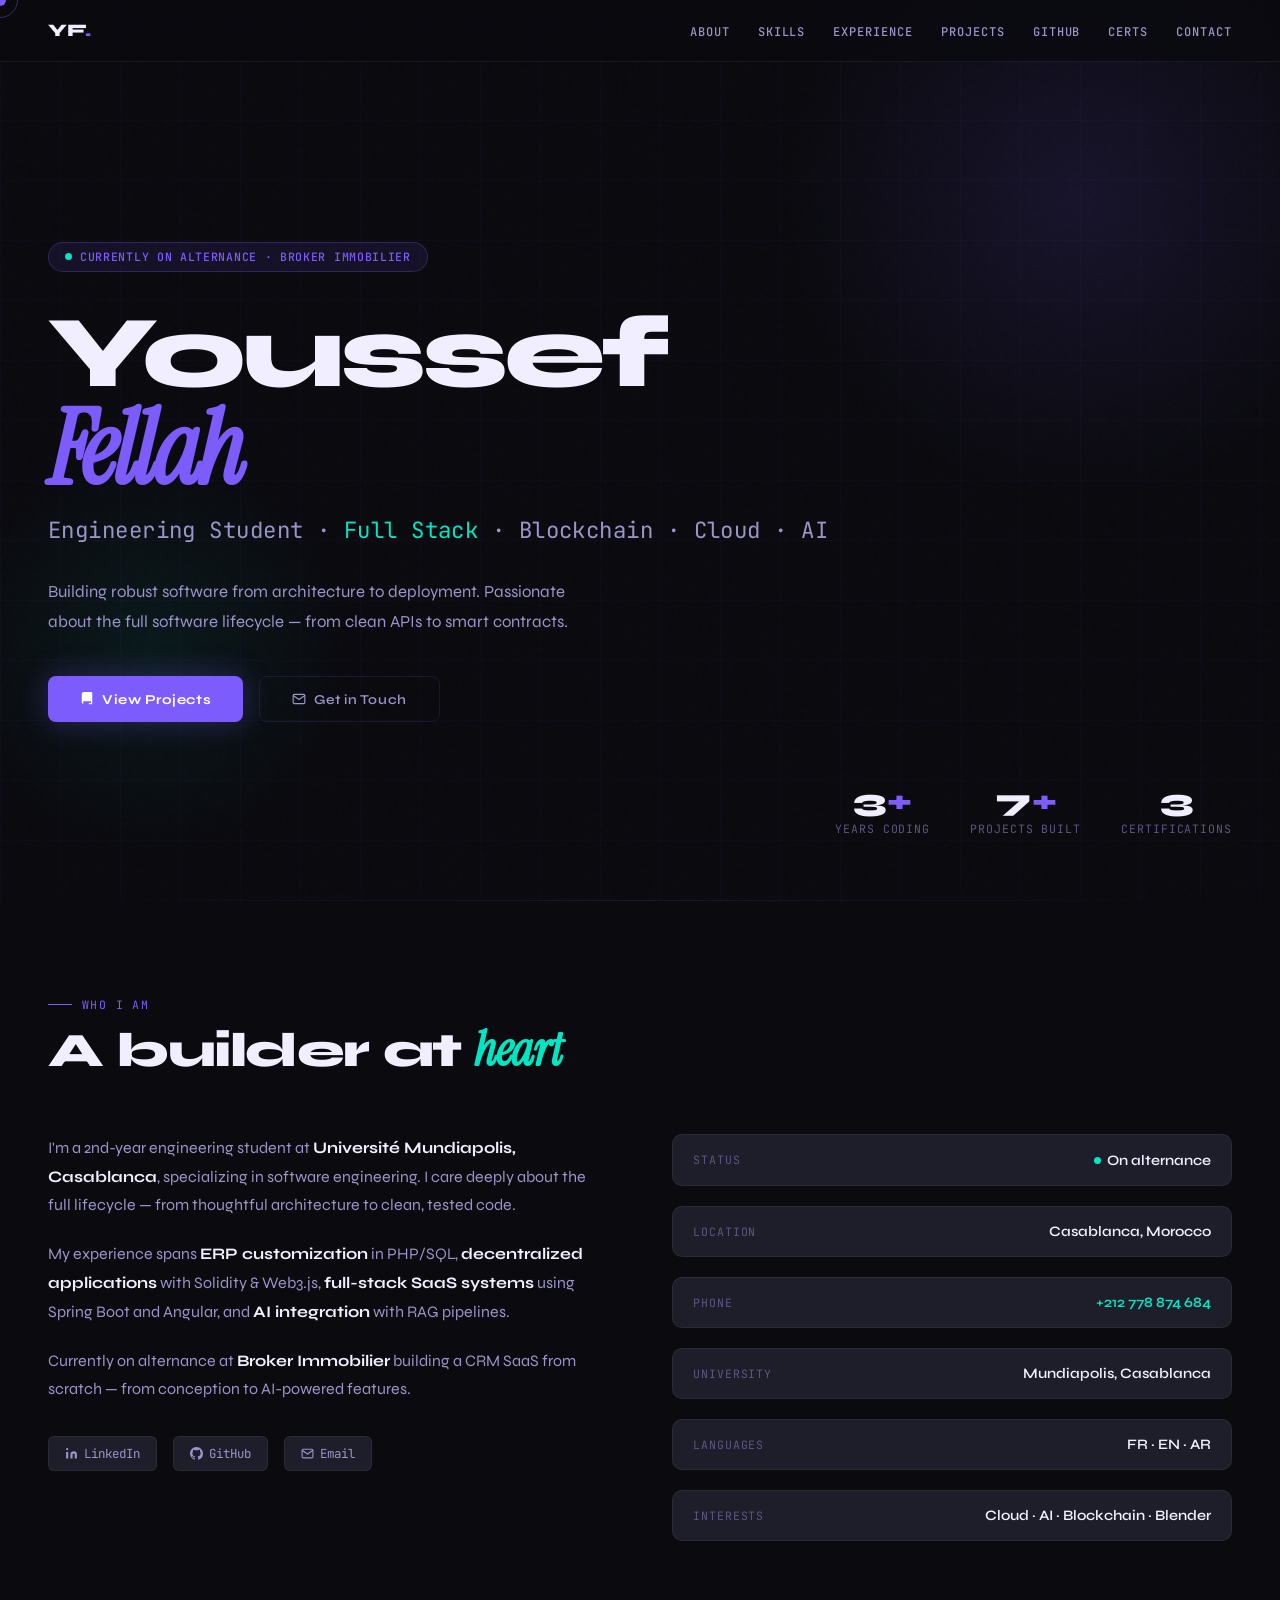
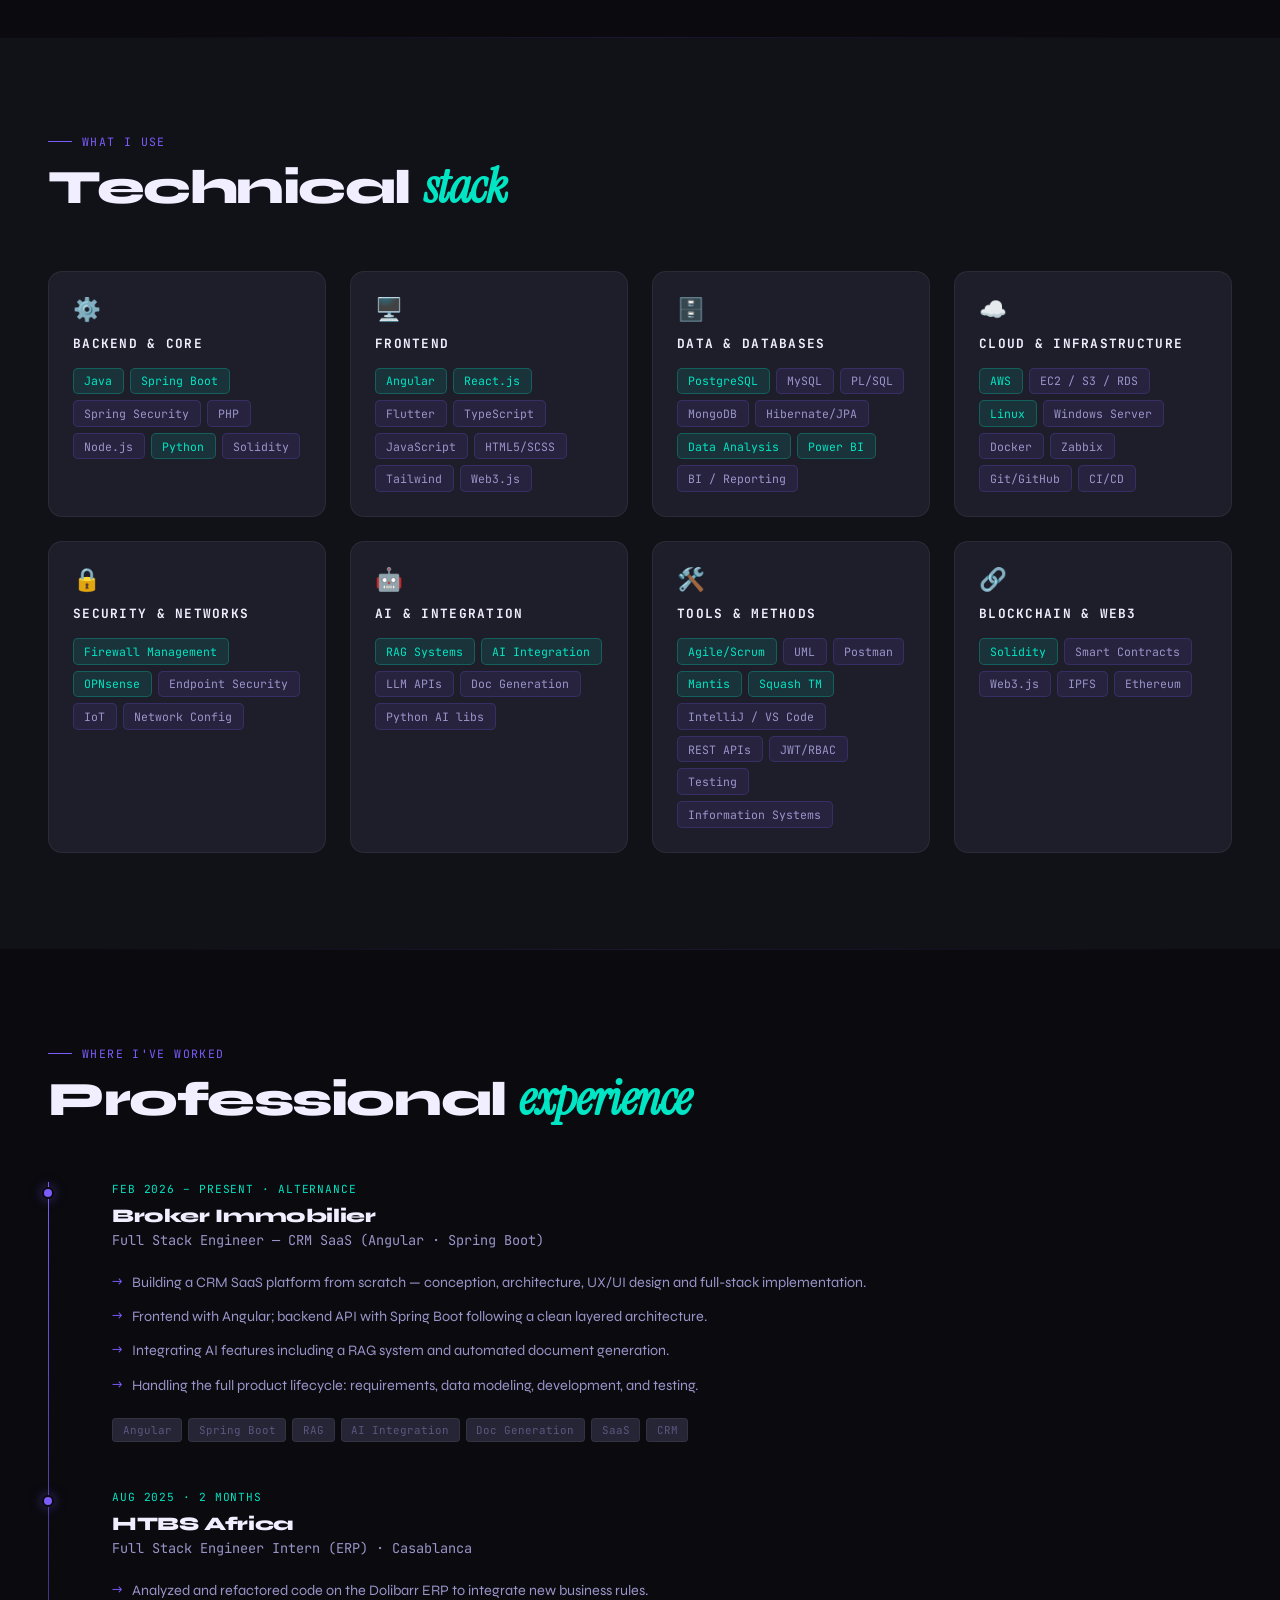
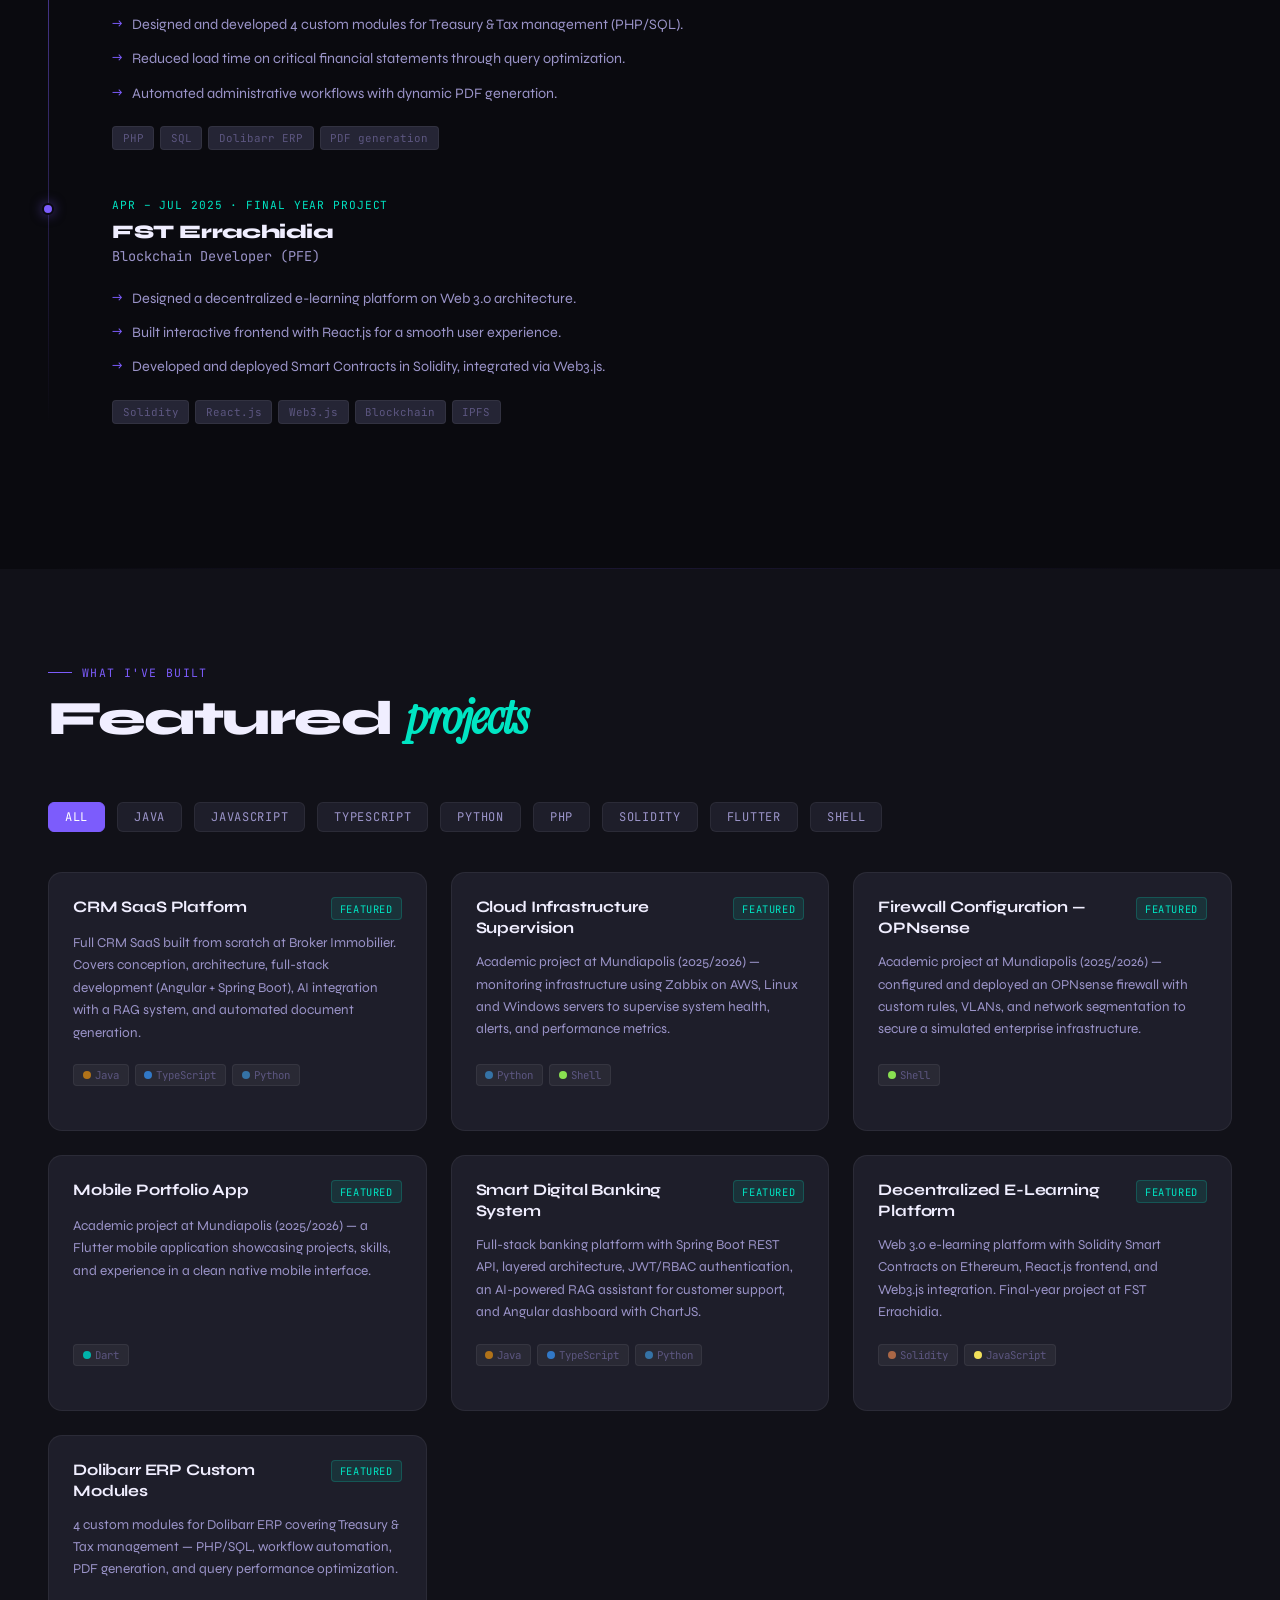
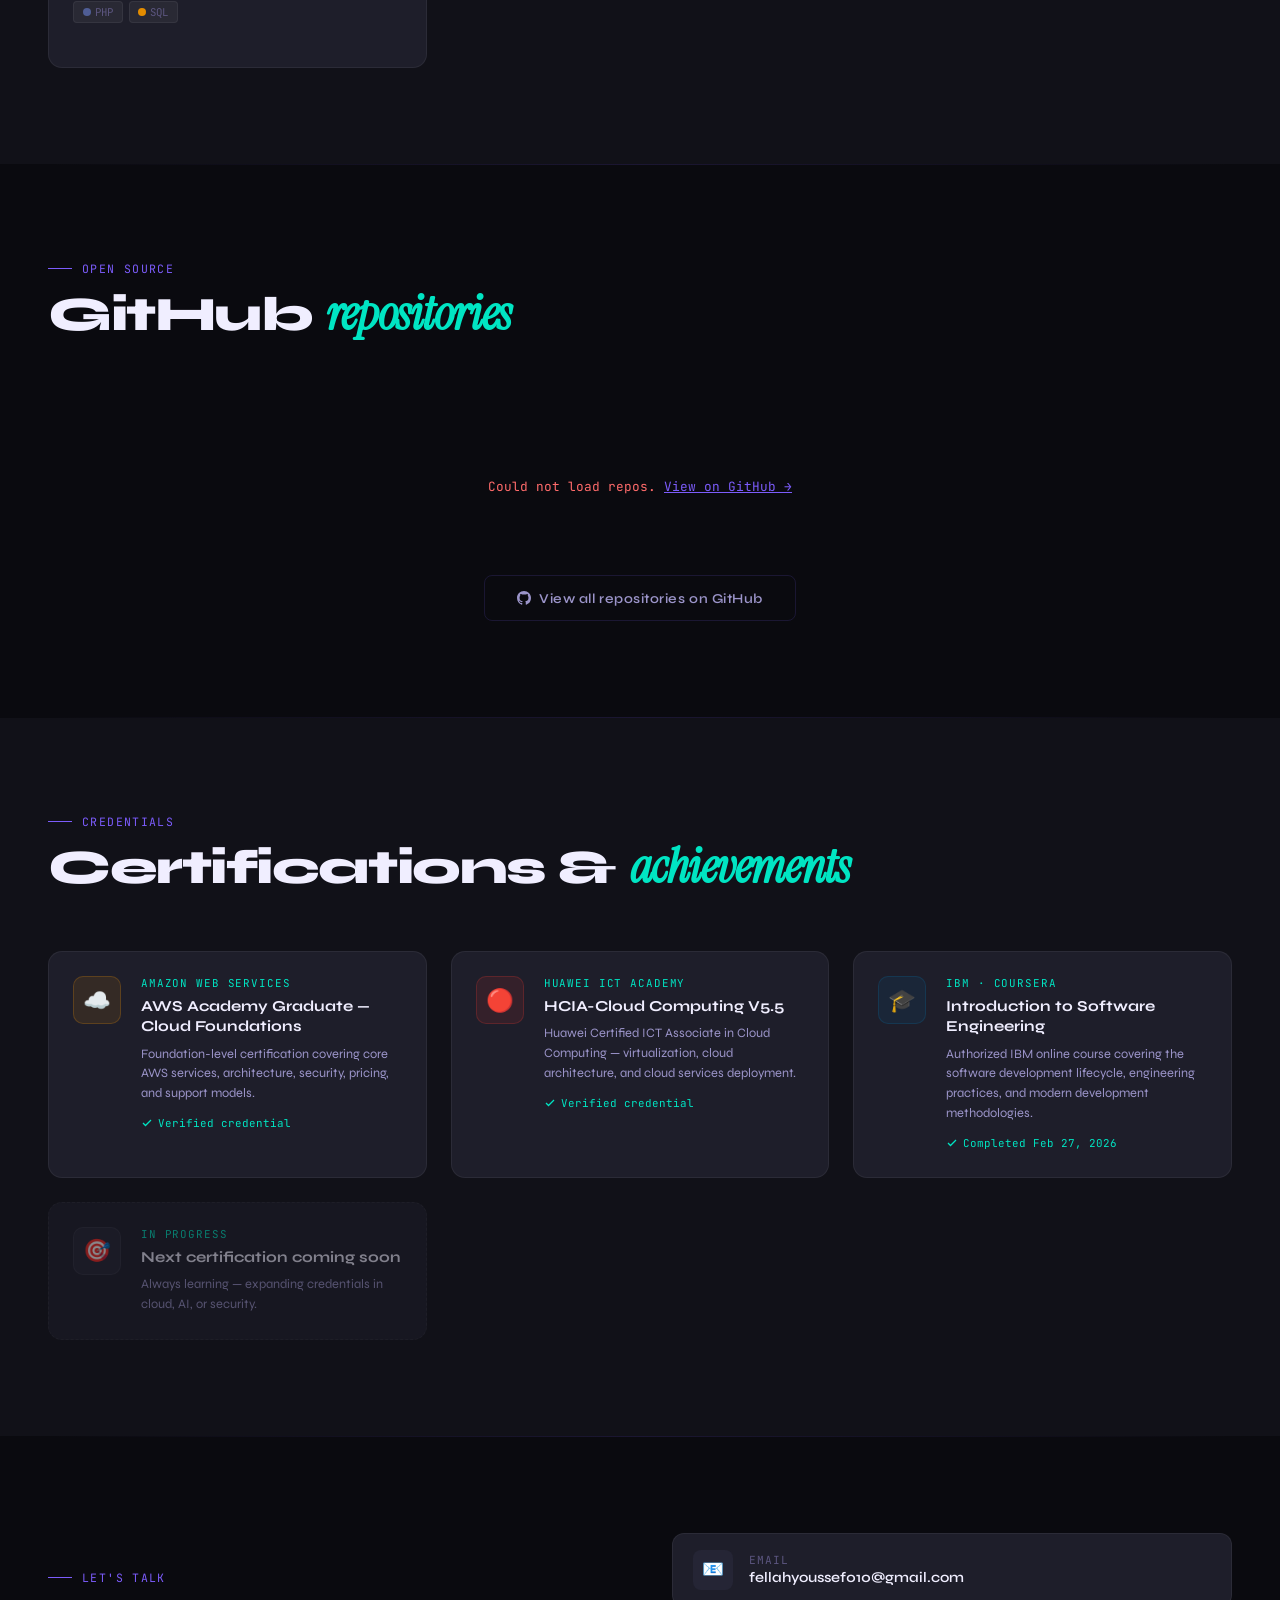
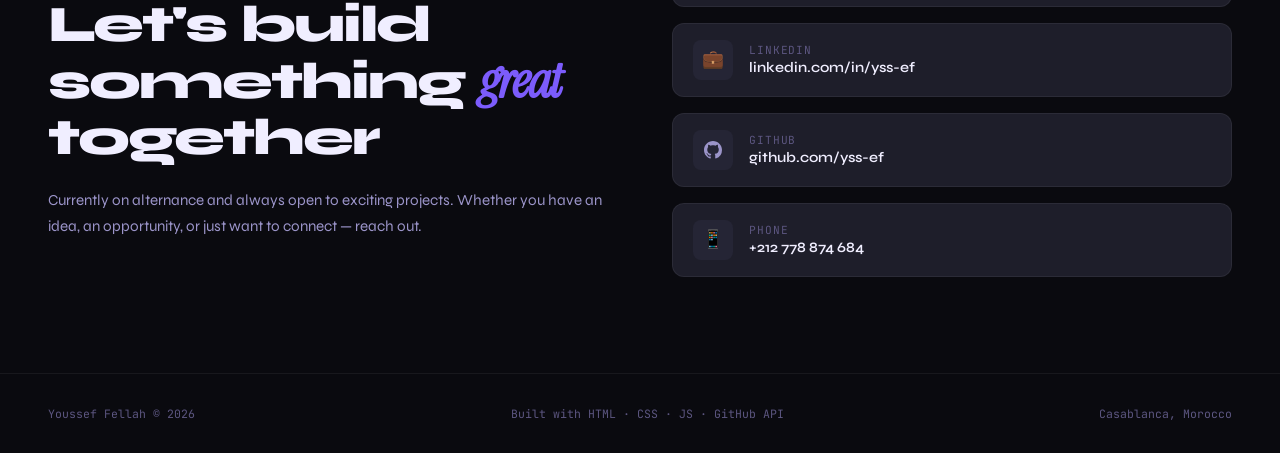
==== commit 8d1d130d: "Create portfolio.html" ====
--- a/portfolio.html
+++ b/portfolio.html
@@ -8,565 +8,221 @@
 <link rel="preconnect" href="https://fonts.gstatic.com" crossorigin>
 <link href="https://fonts.googleapis.com/css2?family=Syne:wght@400;500;600;700;800&family=JetBrains+Mono:wght@300;400;500&family=Instrument+Serif:ital@0;1&display=swap" rel="stylesheet">
 <style>
-  *, *::before, *::after { box-sizing: border-box; margin: 0; padding: 0; }
-
-  :root {
-    --bg: #0a0a0f;
-    --bg2: #111118;
-    --bg3: #1a1a24;
-    --surface: #1e1e2a;
-    --surface2: #252535;
-    --accent: #7c5cfc;
-    --accent2: #00e5c3;
-    --accent3: #ff6b6b;
-    --text: #f0eeff;
-    --text2: #9b94c9;
-    --text3: #5c5680;
-    --border: rgba(124, 92, 252, 0.15);
-    --border2: rgba(255,255,255,0.06);
-    --font-display: 'Syne', sans-serif;
-    --font-mono: 'JetBrains Mono', monospace;
-    --font-serif: 'Instrument Serif', serif;
-  }
-
-  html { scroll-behavior: smooth; }
-
-  body {
-    background: var(--bg);
-    color: var(--text);
-    font-family: var(--font-display);
-    overflow-x: hidden;
-    cursor: none;
-  }
-
-  /* Custom cursor */
-  .cursor {
-    width: 12px; height: 12px;
-    background: var(--accent);
-    border-radius: 50%;
-    position: fixed;
-    pointer-events: none;
-    z-index: 9999;
-    transition: transform 0.15s ease, background 0.2s;
-    transform: translate(-50%, -50%);
-  }
-  .cursor-ring {
-    width: 36px; height: 36px;
-    border: 1px solid rgba(124,92,252,0.4);
-    border-radius: 50%;
-    position: fixed;
-    pointer-events: none;
-    z-index: 9998;
-    transition: transform 0.08s ease, width 0.2s, height 0.2s, border-color 0.2s;
-    transform: translate(-50%, -50%);
-  }
-
-  /* Noise overlay */
-  body::before {
-    content: '';
-    position: fixed; inset: 0;
-    background-image: url("data:image/svg+xml,%3Csvg viewBox='0 0 200 200' xmlns='http://www.w3.org/2000/svg'%3E%3Cfilter id='noise'%3E%3CfeTurbulence type='fractalNoise' baseFrequency='0.9' numOctaves='4' stitchTiles='stitch'/%3E%3C/filter%3E%3Crect width='100%25' height='100%25' filter='url(%23noise)' opacity='0.03'/%3E%3C/svg%3E");
-    pointer-events: none; z-index: 1; opacity: 0.4;
-  }
-
-  /* Nav */
-  nav {
-    position: fixed; top: 0; left: 0; right: 0;
-    z-index: 100;
-    padding: 1.25rem 3rem;
-    display: flex; align-items: center; justify-content: space-between;
-    background: rgba(10,10,15,0.7);
-    backdrop-filter: blur(20px);
-    border-bottom: 1px solid var(--border2);
-  }
-  .nav-logo {
-    font-size: 1.1rem; font-weight: 800;
-    color: var(--text);
-    text-decoration: none;
-    letter-spacing: -0.02em;
-  }
-  .nav-logo span { color: var(--accent); }
-  .nav-links { display: flex; gap: 2rem; list-style: none; }
-  .nav-links a {
-    color: var(--text2); text-decoration: none;
-    font-size: 0.8rem; font-weight: 500;
-    letter-spacing: 0.08em; text-transform: uppercase;
-    transition: color 0.2s;
-    font-family: var(--font-mono);
-  }
-  .nav-links a:hover { color: var(--accent2); }
-
-  /* Hero */
-  #hero {
-    min-height: 100vh;
-    display: flex; align-items: center;
-    padding: 8rem 3rem 4rem;
-    position: relative;
-    overflow: hidden;
-  }
-  .hero-grid-bg {
-    position: absolute; inset: 0;
-    background-image:
-      linear-gradient(rgba(124,92,252,0.03) 1px, transparent 1px),
-      linear-gradient(90deg, rgba(124,92,252,0.03) 1px, transparent 1px);
-    background-size: 60px 60px;
-  }
-  .hero-glow {
-    position: absolute;
-    width: 600px; height: 600px;
-    background: radial-gradient(circle, rgba(124,92,252,0.12) 0%, transparent 70%);
-    top: -100px; right: -100px;
-    pointer-events: none;
-  }
-  .hero-glow2 {
-    position: absolute;
-    width: 400px; height: 400px;
-    background: radial-gradient(circle, rgba(0,229,195,0.07) 0%, transparent 70%);
-    bottom: 50px; left: -50px;
-    pointer-events: none;
-  }
-  .hero-content { position: relative; z-index: 2; max-width: 900px; }
-  .hero-badge {
-    display: inline-flex; align-items: center; gap: 8px;
-    background: rgba(124,92,252,0.1);
-    border: 1px solid rgba(124,92,252,0.25);
-    border-radius: 100px;
-    padding: 0.4rem 1rem;
-    font-size: 0.72rem; font-weight: 500;
-    font-family: var(--font-mono);
-    color: var(--accent);
-    margin-bottom: 2rem;
-    letter-spacing: 0.06em;
-    text-transform: uppercase;
-    animation: fadeUp 0.6s ease both;
-  }
-  .hero-badge::before {
-    content: '';
-    width: 7px; height: 7px;
-    background: var(--accent2);
-    border-radius: 50%;
-    animation: pulse 2s infinite;
-  }
-  @keyframes pulse {
-    0%, 100% { opacity: 1; transform: scale(1); }
-    50% { opacity: 0.5; transform: scale(0.8); }
-  }
-  .hero-name {
-    font-size: clamp(3.5rem, 8vw, 7rem);
-    font-weight: 800;
-    line-height: 0.95;
-    letter-spacing: -0.04em;
-    margin-bottom: 1rem;
-    animation: fadeUp 0.6s 0.1s ease both;
-  }
-  .hero-name em {
-    font-style: italic;
-    font-family: var(--font-serif);
-    color: var(--accent);
-  }
-  .hero-title {
-    font-size: clamp(1rem, 2vw, 1.4rem);
-    color: var(--text2);
-    font-weight: 400;
-    margin-bottom: 2rem;
-    font-family: var(--font-mono);
-    letter-spacing: 0.02em;
-    animation: fadeUp 0.6s 0.2s ease both;
-  }
-  .hero-title .hl { color: var(--accent2); }
-  .hero-desc {
-    font-size: 1.05rem;
-    color: var(--text2);
-    max-width: 520px;
-    line-height: 1.75;
-    margin-bottom: 2.5rem;
-    font-weight: 400;
-    animation: fadeUp 0.6s 0.3s ease both;
-  }
-  .hero-ctas {
-    display: flex; gap: 1rem; flex-wrap: wrap;
-    animation: fadeUp 0.6s 0.4s ease both;
-  }
-  .btn-primary {
-    display: inline-flex; align-items: center; gap: 8px;
-    background: var(--accent);
-    color: white;
-    text-decoration: none;
-    padding: 0.85rem 2rem;
-    border-radius: 8px;
-    font-size: 0.85rem; font-weight: 700;
-    letter-spacing: 0.04em;
-    transition: transform 0.2s, box-shadow 0.2s;
-    box-shadow: 0 0 30px rgba(124,92,252,0.3);
-  }
-  .btn-primary:hover { transform: translateY(-2px); box-shadow: 0 0 40px rgba(124,92,252,0.5); }
-  .btn-outline {
-    display: inline-flex; align-items: center; gap: 8px;
-    border: 1px solid var(--border);
-    color: var(--text2);
-    text-decoration: none;
-    padding: 0.85rem 2rem;
-    border-radius: 8px;
-    font-size: 0.85rem; font-weight: 600;
-    letter-spacing: 0.04em;
-    transition: border-color 0.2s, color 0.2s, transform 0.2s;
-  }
-  .btn-outline:hover { border-color: var(--accent); color: var(--accent); transform: translateY(-2px); }
-  .hero-stats {
-    position: absolute; right: 3rem; bottom: 4rem;
-    display: flex; gap: 2.5rem;
-    animation: fadeUp 0.6s 0.5s ease both;
-  }
-  .stat { text-align: center; }
-  .stat-num { font-size: 2rem; font-weight: 800; color: var(--text); line-height: 1; }
-  .stat-num span { color: var(--accent); }
-  .stat-label { font-size: 0.72rem; color: var(--text3); font-family: var(--font-mono); text-transform: uppercase; letter-spacing: 0.08em; margin-top: 4px; }
-
-  @keyframes fadeUp {
-    from { opacity: 0; transform: translateY(20px); }
-    to { opacity: 1; transform: translateY(0); }
-  }
-
-  /* Section layout */
-  section { padding: 6rem 3rem; position: relative; }
-  .section-header { margin-bottom: 3.5rem; }
-  .section-label {
-    font-family: var(--font-mono);
-    font-size: 0.72rem;
-    color: var(--accent);
-    text-transform: uppercase;
-    letter-spacing: 0.12em;
-    margin-bottom: 0.75rem;
-    display: flex; align-items: center; gap: 10px;
-  }
-  .section-label::before {
-    content: '';
-    width: 24px; height: 1px;
-    background: var(--accent);
-  }
-  .section-title {
-    font-size: clamp(2rem, 4vw, 3rem);
-    font-weight: 800;
-    letter-spacing: -0.03em;
-    line-height: 1.1;
-  }
-  .section-title em { font-style: italic; font-family: var(--font-serif); color: var(--accent2); }
-
-  /* Divider */
-  .divider {
-    width: 100%; height: 1px;
-    background: linear-gradient(90deg, transparent, var(--border), transparent);
-    margin: 0 3rem;
-    width: calc(100% - 6rem);
-  }
-
-  /* About */
-  #about { background: var(--bg); }
-  .about-grid { display: grid; grid-template-columns: 1fr 1fr; gap: 4rem; align-items: start; }
-  .about-text p {
-    color: var(--text2); line-height: 1.8; font-size: 1rem; margin-bottom: 1.25rem;
-  }
-  .about-text p strong { color: var(--text); }
-  .about-links { display: flex; gap: 1rem; flex-wrap: wrap; margin-top: 2rem; }
-  .link-chip {
-    display: inline-flex; align-items: center; gap: 6px;
-    background: var(--surface);
-    border: 1px solid var(--border2);
-    color: var(--text2);
-    text-decoration: none;
-    padding: 0.5rem 1rem;
-    border-radius: 6px;
-    font-size: 0.78rem;
-    font-family: var(--font-mono);
-    transition: border-color 0.2s, color 0.2s, background 0.2s;
-  }
-  .link-chip:hover { border-color: var(--accent); color: var(--accent); background: rgba(124,92,252,0.08); }
-  .about-info { display: flex; flex-direction: column; gap: 1.25rem; }
-  .info-row {
-    display: flex; justify-content: space-between; align-items: center;
-    padding: 1rem 1.25rem;
-    background: var(--surface);
-    border-radius: 10px;
-    border: 1px solid var(--border2);
-    transition: border-color 0.2s;
-  }
-  .info-row:hover { border-color: var(--border); }
-  .info-label { font-family: var(--font-mono); font-size: 0.72rem; color: var(--text3); text-transform: uppercase; letter-spacing: 0.08em; }
-  .info-value { font-size: 0.9rem; font-weight: 600; color: var(--text); }
-  .info-value a { color: var(--accent2); text-decoration: none; }
-  .status-dot { display: inline-flex; align-items: center; gap: 6px; }
-  .status-dot::before {
-    content: ''; width: 7px; height: 7px;
-    background: var(--accent2); border-radius: 50%;
-    animation: pulse 2s infinite;
-  }
-
-  /* Skills */
-  #skills { background: var(--bg2); }
-  .skills-categories { display: grid; grid-template-columns: repeat(auto-fit, minmax(240px, 1fr)); gap: 1.5rem; }
-  .skill-cat {
-    background: var(--surface);
-    border: 1px solid var(--border2);
-    border-radius: 14px;
-    padding: 1.5rem;
-    transition: border-color 0.2s, transform 0.2s;
-  }
-  .skill-cat:hover { border-color: rgba(124,92,252,0.3); transform: translateY(-3px); }
-  .skill-cat-icon {
-    font-size: 1.4rem; margin-bottom: 0.75rem;
-  }
-  .skill-cat-name {
-    font-size: 0.8rem; font-weight: 700; color: var(--text);
-    text-transform: uppercase; letter-spacing: 0.1em;
-    font-family: var(--font-mono);
-    margin-bottom: 1rem;
-  }
-  .skill-tags { display: flex; flex-wrap: wrap; gap: 6px; }
-  .skill-tag {
-    background: rgba(124,92,252,0.1);
-    border: 1px solid rgba(124,92,252,0.2);
-    color: var(--text2);
-    padding: 0.3rem 0.65rem;
-    border-radius: 5px;
-    font-size: 0.72rem;
-    font-family: var(--font-mono);
-    transition: background 0.2s, color 0.2s;
-  }
-  .skill-tag:hover { background: rgba(124,92,252,0.25); color: var(--text); }
-  .skill-tag.featured { background: rgba(0,229,195,0.1); border-color: rgba(0,229,195,0.25); color: var(--accent2); }
-
-  /* Experience */
-  #experience { background: var(--bg); }
-  .timeline { position: relative; padding-left: 2rem; }
-  .timeline::before {
-    content: ''; position: absolute;
-    left: 0; top: 0; bottom: 0;
-    width: 1px;
-    background: linear-gradient(to bottom, var(--accent), transparent);
-  }
-  .timeline-item { position: relative; margin-bottom: 3rem; padding-left: 2rem; }
-  .timeline-dot {
-    position: absolute; left: -2.375rem; top: 0.3rem;
-    width: 12px; height: 12px;
-    background: var(--accent);
-    border-radius: 50%;
-    border: 2px solid var(--bg);
-    box-shadow: 0 0 12px rgba(124,92,252,0.5);
-  }
-  .timeline-date {
-    font-family: var(--font-mono);
-    font-size: 0.7rem;
-    color: var(--accent2);
-    letter-spacing: 0.08em;
-    text-transform: uppercase;
-    margin-bottom: 0.5rem;
-  }
-  .timeline-company {
-    font-size: 1.2rem; font-weight: 800;
-    letter-spacing: -0.02em; margin-bottom: 0.25rem;
-  }
-  .timeline-role {
-    font-size: 0.85rem; color: var(--text2);
-    font-family: var(--font-mono); margin-bottom: 1rem;
-  }
-  .timeline-points { list-style: none; }
-  .timeline-points li {
-    color: var(--text2); font-size: 0.9rem;
-    padding: 0.35rem 0;
-    padding-left: 1.25rem;
-    position: relative;
-    line-height: 1.6;
-  }
-  .timeline-points li::before {
-    content: '→';
-    position: absolute; left: 0;
-    color: var(--accent);
-    font-size: 0.8rem;
-  }
-  .timeline-tags { display: flex; flex-wrap: wrap; gap: 6px; margin-top: 1rem; }
-  .t-tag {
-    background: var(--surface2);
-    color: var(--text3);
-    padding: 0.25rem 0.6rem;
-    border-radius: 4px;
-    font-size: 0.68rem;
-    font-family: var(--font-mono);
-    border: 1px solid var(--border2);
-  }
-
-  /* Projects */
-  #projects { background: var(--bg2); }
-  .projects-filter {
-    display: flex; gap: 0.75rem; flex-wrap: wrap;
-    margin-bottom: 2.5rem;
-  }
-  .filter-btn {
-    background: var(--surface);
-    border: 1px solid var(--border2);
-    color: var(--text2);
-    padding: 0.4rem 1rem;
-    border-radius: 6px;
-    font-size: 0.75rem;
-    font-family: var(--font-mono);
-    cursor: pointer;
-    transition: all 0.2s;
-    text-transform: uppercase; letter-spacing: 0.06em;
-  }
-  .filter-btn.active, .filter-btn:hover { background: var(--accent); border-color: var(--accent); color: white; }
-  .projects-grid { display: grid; grid-template-columns: repeat(auto-fill, minmax(320px, 1fr)); gap: 1.5rem; }
-  .project-card {
-    background: var(--surface);
-    border: 1px solid var(--border2);
-    border-radius: 14px;
-    padding: 1.5rem;
-    transition: border-color 0.2s, transform 0.2s, box-shadow 0.2s;
-    display: flex; flex-direction: column;
-    position: relative; overflow: hidden;
-  }
-  .project-card::before {
-    content: '';
-    position: absolute; top: 0; left: 0; right: 0; height: 2px;
-    background: linear-gradient(90deg, var(--accent), var(--accent2));
-    opacity: 0; transition: opacity 0.2s;
-  }
-  .project-card:hover { border-color: rgba(124,92,252,0.3); transform: translateY(-4px); box-shadow: 0 20px 40px rgba(0,0,0,0.4); }
-  .project-card:hover::before { opacity: 1; }
-  .project-header { display: flex; justify-content: space-between; align-items: flex-start; margin-bottom: 0.75rem; }
-  .project-name { font-size: 1rem; font-weight: 700; letter-spacing: -0.01em; line-height: 1.3; }
-  .project-meta { display: flex; gap: 1rem; margin-bottom: 0.75rem; }
-  .project-stat {
-    display: flex; align-items: center; gap: 4px;
-    font-size: 0.7rem; color: var(--text3);
-    font-family: var(--font-mono);
-  }
-  .project-desc { color: var(--text2); font-size: 0.85rem; line-height: 1.65; flex: 1; margin-bottom: 1.25rem; }
-  .project-langs { display: flex; flex-wrap: wrap; gap: 6px; margin-bottom: 1.25rem; }
-  .lang-badge {
-    background: rgba(255,255,255,0.05);
-    border: 1px solid var(--border2);
-    color: var(--text3);
-    padding: 0.2rem 0.55rem;
-    border-radius: 4px;
-    font-size: 0.67rem;
-    font-family: var(--font-mono);
-  }
-  .project-links { display: flex; gap: 0.75rem; margin-top: auto; }
-  .proj-link {
-    display: inline-flex; align-items: center; gap: 5px;
-    text-decoration: none;
-    font-size: 0.75rem;
-    font-family: var(--font-mono);
-    padding: 0.35rem 0.75rem;
-    border-radius: 5px;
-    transition: all 0.2s;
-  }
-  .proj-link-gh { background: var(--surface2); color: var(--text2); border: 1px solid var(--border2); }
-  .proj-link-gh:hover { border-color: var(--accent); color: var(--accent); }
-  .proj-link-live { background: rgba(0,229,195,0.1); color: var(--accent2); border: 1px solid rgba(0,229,195,0.2); }
-  .proj-link-live:hover { background: rgba(0,229,195,0.2); }
-  .projects-loading { text-align: center; padding: 3rem; color: var(--text3); font-family: var(--font-mono); font-size: 0.8rem; }
-  .loading-dots::after { content: '...'; animation: dots 1.5s infinite; }
-  @keyframes dots { 0% { content: '.'; } 33% { content: '..'; } 66% { content: '...'; } }
-  .pinned-badge {
-    background: rgba(255,107,107,0.1); border: 1px solid rgba(255,107,107,0.25);
-    color: var(--accent3); font-size: 0.65rem; font-family: var(--font-mono);
-    padding: 0.2rem 0.5rem; border-radius: 4px; text-transform: uppercase; letter-spacing: 0.06em;
-  }
-  .source-badge {
-    font-size: 0.65rem; font-family: var(--font-mono);
-    padding: 0.2rem 0.5rem; border-radius: 4px;
-    text-transform: uppercase; letter-spacing: 0.06em;
-  }
-  .source-gh { background: rgba(124,92,252,0.1); border: 1px solid rgba(124,92,252,0.2); color: var(--accent); }
-  .source-manual { background: rgba(0,229,195,0.1); border: 1px solid rgba(0,229,195,0.2); color: var(--accent2); }
-  .lang-dot { width: 8px; height: 8px; border-radius: 50%; display: inline-block; }
-
-  /* Certifications */
-  #certifications { background: var(--bg); }
-  .cert-grid { display: grid; grid-template-columns: repeat(auto-fill, minmax(300px, 1fr)); gap: 1.5rem; }
-  .cert-card {
-    background: var(--surface);
-    border: 1px solid var(--border2);
-    border-radius: 14px;
-    padding: 1.5rem;
-    display: flex; align-items: flex-start; gap: 1.25rem;
-    transition: border-color 0.2s, transform 0.2s;
-  }
-  .cert-card:hover { border-color: rgba(0,229,195,0.3); transform: translateY(-2px); }
-  .cert-icon {
-    width: 48px; height: 48px; border-radius: 10px;
-    display: flex; align-items: center; justify-content: center;
-    font-size: 1.4rem; flex-shrink: 0;
-  }
-  .cert-icon.aws { background: rgba(255,153,0,0.1); border: 1px solid rgba(255,153,0,0.2); }
-  .cert-icon.huawei { background: rgba(255,59,48,0.1); border: 1px solid rgba(255,59,48,0.2); }
-  .cert-body { flex: 1; }
-  .cert-issuer { font-family: var(--font-mono); font-size: 0.68rem; color: var(--accent2); text-transform: uppercase; letter-spacing: 0.08em; margin-bottom: 0.35rem; }
-  .cert-name { font-size: 0.95rem; font-weight: 700; line-height: 1.35; margin-bottom: 0.5rem; }
-  .cert-desc { font-size: 0.8rem; color: var(--text2); line-height: 1.55; }
-  .cert-verified {
-    display: inline-flex; align-items: center; gap: 5px;
-    font-size: 0.68rem; color: var(--accent2);
-    font-family: var(--font-mono);
-    margin-top: 0.75rem;
-  }
-  .cert-verified svg { width: 12px; height: 12px; }
-
-  /* Contact */
-  #contact { background: var(--bg2); }
-  .contact-wrapper {
-    display: grid; grid-template-columns: 1fr 1fr; gap: 4rem; align-items: center;
-  }
-  .contact-headline {
-    font-size: clamp(2rem, 4vw, 3.5rem);
-    font-weight: 800; letter-spacing: -0.04em;
-    line-height: 1.1;
-  }
-  .contact-headline em { font-family: var(--font-serif); font-style: italic; color: var(--accent); }
-  .contact-sub { color: var(--text2); margin-top: 1.25rem; line-height: 1.75; font-size: 0.95rem; }
-  .contact-cards { display: flex; flex-direction: column; gap: 1rem; }
-  .contact-card {
-    display: flex; align-items: center; gap: 1rem;
-    background: var(--surface);
-    border: 1px solid var(--border2);
-    border-radius: 12px;
-    padding: 1rem 1.25rem;
-    text-decoration: none;
-    transition: all 0.2s;
-  }
-  .contact-card:hover { border-color: var(--accent); background: rgba(124,92,252,0.08); transform: translateX(4px); }
-  .contact-card-icon {
-    width: 40px; height: 40px;
-    background: var(--surface2);
-    border-radius: 8px;
-    display: flex; align-items: center; justify-content: center;
-    font-size: 1.1rem; flex-shrink: 0;
-  }
-  .contact-card-label { font-size: 0.7rem; color: var(--text3); font-family: var(--font-mono); text-transform: uppercase; letter-spacing: 0.08em; margin-bottom: 2px; }
-  .contact-card-value { font-size: 0.9rem; font-weight: 600; color: var(--text); }
-
-  /* Footer */
-  footer {
-    padding: 2rem 3rem;
-    border-top: 1px solid var(--border2);
-    display: flex; justify-content: space-between; align-items: center;
-    font-family: var(--font-mono); font-size: 0.72rem; color: var(--text3);
-  }
-
-  /* Scroll reveal */
-  .reveal { opacity: 0; transform: translateY(30px); transition: opacity 0.6s ease, transform 0.6s ease; }
-  .reveal.visible { opacity: 1; transform: translateY(0); }
-
-  /* Responsive */
-  @media (max-width: 768px) {
-    nav { padding: 1rem 1.5rem; }
-    .nav-links { display: none; }
-    section { padding: 4rem 1.5rem; }
-    #hero { padding: 7rem 1.5rem 4rem; }
-    .about-grid, .contact-wrapper { grid-template-columns: 1fr; gap: 2.5rem; }
-    .hero-stats { position: static; margin-top: 2.5rem; justify-content: flex-start; }
-    footer { flex-direction: column; gap: 0.75rem; text-align: center; }
-  }
+*, *::before, *::after { box-sizing: border-box; margin: 0; padding: 0; }
+
+:root {
+  --bg: #0a0a0f;
+  --bg2: #111118;
+  --surface: #1e1e2a;
+  --surface2: #252535;
+  --accent: #7c5cfc;
+  --accent2: #00e5c3;
+  --accent3: #ff6b6b;
+  --text: #f0eeff;
+  --text2: #9b94c9;
+  --text3: #5c5680;
+  --border: rgba(124,92,252,0.15);
+  --border2: rgba(255,255,255,0.06);
+  --mono: 'JetBrains Mono', monospace;
+  --serif: 'Instrument Serif', serif;
+}
+
+html { scroll-behavior: smooth; }
+body { background: var(--bg); color: var(--text); font-family: 'Syne', sans-serif; overflow-x: hidden; cursor: none; }
+
+body::before {
+  content: '';
+  position: fixed; inset: 0;
+  background-image: url("data:image/svg+xml,%3Csvg viewBox='0 0 200 200' xmlns='http://www.w3.org/2000/svg'%3E%3Cfilter id='n'%3E%3CfeTurbulence type='fractalNoise' baseFrequency='0.9' numOctaves='4' stitchTiles='stitch'/%3E%3C/filter%3E%3Crect width='100%25' height='100%25' filter='url(%23n)' opacity='0.03'/%3E%3C/svg%3E");
+  pointer-events: none; z-index: 1; opacity: 0.4;
+}
+
+/* CURSOR */
+.cursor { width:12px; height:12px; background:var(--accent); border-radius:50%; position:fixed; pointer-events:none; z-index:9999; transition:transform .15s ease; transform:translate(-50%,-50%); }
+.cursor-ring { width:36px; height:36px; border:1px solid rgba(124,92,252,.4); border-radius:50%; position:fixed; pointer-events:none; z-index:9998; transition:width .2s,height .2s,border-color .2s; transform:translate(-50%,-50%); }
+
+/* ANIMATIONS */
+@keyframes pulse { 0%,100%{opacity:1;transform:scale(1)} 50%{opacity:.5;transform:scale(.8)} }
+@keyframes fadeUp { from{opacity:0;transform:translateY(20px)} to{opacity:1;transform:translateY(0)} }
+@keyframes dots { 0%{content:'.'} 33%{content:'..'} 66%{content:'...'} }
+
+.reveal { opacity:0; transform:translateY(30px); transition:opacity .6s ease,transform .6s ease; }
+.reveal.visible { opacity:1; transform:translateY(0); }
+
+/* NAV */
+nav { position:fixed; top:0; left:0; right:0; z-index:100; padding:1.25rem 3rem; display:flex; align-items:center; justify-content:space-between; background:rgba(10,10,15,.75); backdrop-filter:blur(20px); border-bottom:1px solid var(--border2); }
+.nav-logo { font-size:1.1rem; font-weight:800; color:var(--text); text-decoration:none; letter-spacing:-.02em; }
+.nav-logo span { color:var(--accent); }
+.nav-links { display:flex; gap:1.75rem; list-style:none; }
+.nav-links a { color:var(--text2); text-decoration:none; font-size:.75rem; font-weight:500; letter-spacing:.08em; text-transform:uppercase; transition:color .2s; font-family:var(--mono); }
+.nav-links a:hover { color:var(--accent2); }
+
+/* SHARED */
+section { padding:6rem 3rem; position:relative; }
+.section-header { margin-bottom:3.5rem; }
+.section-label { font-family:var(--mono); font-size:.72rem; color:var(--accent); text-transform:uppercase; letter-spacing:.12em; margin-bottom:.75rem; display:flex; align-items:center; gap:10px; }
+.section-label::before { content:''; width:24px; height:1px; background:var(--accent); }
+.section-title { font-size:clamp(2rem,4vw,3rem); font-weight:800; letter-spacing:-.03em; line-height:1.1; }
+.section-title em { font-style:italic; font-family:var(--serif); color:var(--accent2); }
+.divider { height:1px; background:linear-gradient(90deg,transparent,var(--border),transparent); margin:0 3rem; width:calc(100% - 6rem); }
+
+.btn-primary { display:inline-flex; align-items:center; gap:8px; background:var(--accent); color:#fff; text-decoration:none; padding:.85rem 2rem; border-radius:8px; font-size:.85rem; font-weight:700; letter-spacing:.04em; transition:transform .2s,box-shadow .2s; box-shadow:0 0 30px rgba(124,92,252,.3); }
+.btn-primary:hover { transform:translateY(-2px); box-shadow:0 0 40px rgba(124,92,252,.5); }
+.btn-outline { display:inline-flex; align-items:center; gap:8px; border:1px solid var(--border); color:var(--text2); text-decoration:none; padding:.85rem 2rem; border-radius:8px; font-size:.85rem; font-weight:600; letter-spacing:.04em; transition:border-color .2s,color .2s,transform .2s; }
+.btn-outline:hover { border-color:var(--accent); color:var(--accent); transform:translateY(-2px); }
+
+/* HERO */
+#hero { min-height:100vh; display:flex; align-items:center; padding:8rem 3rem 4rem; position:relative; overflow:hidden; }
+.hero-grid-bg { position:absolute; inset:0; background-image:linear-gradient(rgba(124,92,252,.03) 1px,transparent 1px),linear-gradient(90deg,rgba(124,92,252,.03) 1px,transparent 1px); background-size:60px 60px; }
+.hero-glow { position:absolute; width:600px; height:600px; background:radial-gradient(circle,rgba(124,92,252,.12) 0%,transparent 70%); top:-100px; right:-100px; pointer-events:none; }
+.hero-glow2 { position:absolute; width:400px; height:400px; background:radial-gradient(circle,rgba(0,229,195,.07) 0%,transparent 70%); bottom:50px; left:-50px; pointer-events:none; }
+.hero-content { position:relative; z-index:2; max-width:900px; }
+.hero-badge { display:inline-flex; align-items:center; gap:8px; background:rgba(124,92,252,.1); border:1px solid rgba(124,92,252,.25); border-radius:100px; padding:.4rem 1rem; font-size:.72rem; font-weight:500; font-family:var(--mono); color:var(--accent); margin-bottom:2rem; letter-spacing:.06em; text-transform:uppercase; animation:fadeUp .6s ease both; }
+.hero-badge::before { content:''; width:7px; height:7px; background:var(--accent2); border-radius:50%; animation:pulse 2s infinite; }
+.hero-name { font-size:clamp(3.5rem,8vw,7rem); font-weight:800; line-height:.95; letter-spacing:-.04em; margin-bottom:1rem; animation:fadeUp .6s .1s ease both; }
+.hero-name em { font-style:italic; font-family:var(--serif); color:var(--accent); }
+.hero-title { font-size:clamp(1rem,2vw,1.4rem); color:var(--text2); font-weight:400; margin-bottom:2rem; font-family:var(--mono); letter-spacing:.02em; animation:fadeUp .6s .2s ease both; }
+.hero-title .hl { color:var(--accent2); }
+.hero-desc { font-size:1.05rem; color:var(--text2); max-width:520px; line-height:1.75; margin-bottom:2.5rem; font-weight:400; animation:fadeUp .6s .3s ease both; }
+.hero-ctas { display:flex; gap:1rem; flex-wrap:wrap; animation:fadeUp .6s .4s ease both; }
+.hero-stats { position:absolute; right:3rem; bottom:4rem; display:flex; gap:2.5rem; animation:fadeUp .6s .5s ease both; }
+.stat { text-align:center; }
+.stat-num { font-size:2rem; font-weight:800; color:var(--text); line-height:1; }
+.stat-num span { color:var(--accent); }
+.stat-label { font-size:.72rem; color:var(--text3); font-family:var(--mono); text-transform:uppercase; letter-spacing:.08em; margin-top:4px; }
+
+/* ABOUT */
+#about { background:var(--bg); }
+.about-grid { display:grid; grid-template-columns:1fr 1fr; gap:4rem; align-items:start; }
+.about-text p { color:var(--text2); line-height:1.8; font-size:1rem; margin-bottom:1.25rem; }
+.about-text p strong { color:var(--text); }
+.about-links { display:flex; gap:1rem; flex-wrap:wrap; margin-top:2rem; }
+.link-chip { display:inline-flex; align-items:center; gap:6px; background:var(--surface); border:1px solid var(--border2); color:var(--text2); text-decoration:none; padding:.5rem 1rem; border-radius:6px; font-size:.78rem; font-family:var(--mono); transition:border-color .2s,color .2s,background .2s; }
+.link-chip:hover { border-color:var(--accent); color:var(--accent); background:rgba(124,92,252,.08); }
+.about-info { display:flex; flex-direction:column; gap:1.25rem; }
+.info-row { display:flex; justify-content:space-between; align-items:center; padding:1rem 1.25rem; background:var(--surface); border-radius:10px; border:1px solid var(--border2); transition:border-color .2s; }
+.info-row:hover { border-color:var(--border); }
+.info-label { font-family:var(--mono); font-size:.72rem; color:var(--text3); text-transform:uppercase; letter-spacing:.08em; }
+.info-value { font-size:.9rem; font-weight:600; color:var(--text); }
+.info-value a { color:var(--accent2); text-decoration:none; }
+.status-dot { display:inline-flex; align-items:center; gap:6px; }
+.status-dot::before { content:''; width:7px; height:7px; background:var(--accent2); border-radius:50%; animation:pulse 2s infinite; }
+
+/* SKILLS */
+#skills { background:var(--bg2); }
+.skills-categories { display:grid; grid-template-columns:repeat(auto-fit,minmax(240px,1fr)); gap:1.5rem; }
+.skill-cat { background:var(--surface); border:1px solid var(--border2); border-radius:14px; padding:1.5rem; transition:border-color .2s,transform .2s; }
+.skill-cat:hover { border-color:rgba(124,92,252,.3); transform:translateY(-3px); }
+.skill-cat-icon { font-size:1.4rem; margin-bottom:.75rem; }
+.skill-cat-name { font-size:.8rem; font-weight:700; color:var(--text); text-transform:uppercase; letter-spacing:.1em; font-family:var(--mono); margin-bottom:1rem; }
+.skill-tags { display:flex; flex-wrap:wrap; gap:6px; }
+.skill-tag { background:rgba(124,92,252,.1); border:1px solid rgba(124,92,252,.2); color:var(--text2); padding:.3rem .65rem; border-radius:5px; font-size:.72rem; font-family:var(--mono); transition:background .2s,color .2s; }
+.skill-tag:hover { background:rgba(124,92,252,.25); color:var(--text); }
+.skill-tag.featured { background:rgba(0,229,195,.1); border-color:rgba(0,229,195,.25); color:var(--accent2); }
+
+/* EXPERIENCE */
+#experience { background:var(--bg); }
+.timeline { position:relative; padding-left:2rem; }
+.timeline::before { content:''; position:absolute; left:0; top:0; bottom:0; width:1px; background:linear-gradient(to bottom,var(--accent),transparent); }
+.timeline-item { position:relative; margin-bottom:3rem; padding-left:2rem; }
+.timeline-dot { position:absolute; left:-2.375rem; top:.3rem; width:12px; height:12px; background:var(--accent); border-radius:50%; border:2px solid var(--bg); box-shadow:0 0 12px rgba(124,92,252,.5); }
+.timeline-date { font-family:var(--mono); font-size:.7rem; color:var(--accent2); letter-spacing:.08em; text-transform:uppercase; margin-bottom:.5rem; }
+.timeline-company { font-size:1.2rem; font-weight:800; letter-spacing:-.02em; margin-bottom:.25rem; }
+.timeline-role { font-size:.85rem; color:var(--text2); font-family:var(--mono); margin-bottom:1rem; }
+.timeline-points { list-style:none; }
+.timeline-points li { color:var(--text2); font-size:.9rem; padding:.35rem 0 .35rem 1.25rem; position:relative; line-height:1.6; }
+.timeline-points li::before { content:'→'; position:absolute; left:0; color:var(--accent); font-size:.8rem; }
+.timeline-tags { display:flex; flex-wrap:wrap; gap:6px; margin-top:1rem; }
+.t-tag { background:var(--surface2); color:var(--text3); padding:.25rem .6rem; border-radius:4px; font-size:.68rem; font-family:var(--mono); border:1px solid var(--border2); }
+
+/* FEATURED PROJECTS */
+#projects { background:var(--bg2); }
+.projects-filter { display:flex; gap:.75rem; flex-wrap:wrap; margin-bottom:2.5rem; }
+.filter-btn { background:var(--surface); border:1px solid var(--border2); color:var(--text2); padding:.4rem 1rem; border-radius:6px; font-size:.75rem; font-family:var(--mono); cursor:pointer; transition:all .2s; text-transform:uppercase; letter-spacing:.06em; }
+.filter-btn.active, .filter-btn:hover { background:var(--accent); border-color:var(--accent); color:#fff; }
+.projects-grid { display:grid; grid-template-columns:repeat(auto-fill,minmax(320px,1fr)); gap:1.5rem; }
+.project-card { background:var(--surface); border:1px solid var(--border2); border-radius:14px; padding:1.5rem; transition:border-color .2s,transform .2s,box-shadow .2s; display:flex; flex-direction:column; position:relative; overflow:hidden; }
+.project-card::before { content:''; position:absolute; top:0; left:0; right:0; height:2px; background:linear-gradient(90deg,var(--accent),var(--accent2)); opacity:0; transition:opacity .2s; }
+.project-card:hover { border-color:rgba(124,92,252,.3); transform:translateY(-4px); box-shadow:0 20px 40px rgba(0,0,0,.4); }
+.project-card:hover::before { opacity:1; }
+.project-header { display:flex; justify-content:space-between; align-items:flex-start; margin-bottom:.75rem; gap:.5rem; }
+.project-name { font-size:1rem; font-weight:700; letter-spacing:-.01em; line-height:1.3; }
+.project-desc { color:var(--text2); font-size:.85rem; line-height:1.65; flex:1; margin-bottom:1.25rem; }
+.project-langs { display:flex; flex-wrap:wrap; gap:6px; margin-bottom:1.25rem; }
+.lang-badge { background:rgba(255,255,255,.05); border:1px solid var(--border2); color:var(--text3); padding:.2rem .55rem; border-radius:4px; font-size:.67rem; font-family:var(--mono); display:inline-flex; align-items:center; gap:4px; }
+.lang-dot { width:8px; height:8px; border-radius:50%; display:inline-block; flex-shrink:0; }
+.project-links { display:flex; gap:.75rem; margin-top:auto; }
+.proj-link { display:inline-flex; align-items:center; gap:5px; text-decoration:none; font-size:.75rem; font-family:var(--mono); padding:.35rem .75rem; border-radius:5px; transition:all .2s; }
+.proj-link-gh { background:var(--surface2); color:var(--text2); border:1px solid var(--border2); }
+.proj-link-gh:hover { border-color:var(--accent); color:var(--accent); }
+.proj-link-live { background:rgba(0,229,195,.1); color:var(--accent2); border:1px solid rgba(0,229,195,.2); }
+.proj-link-live:hover { background:rgba(0,229,195,.2); }
+.source-badge { font-size:.65rem; font-family:var(--mono); padding:.2rem .5rem; border-radius:4px; text-transform:uppercase; letter-spacing:.06em; flex-shrink:0; white-space:nowrap; }
+.source-manual { background:rgba(0,229,195,.1); border:1px solid rgba(0,229,195,.2); color:var(--accent2); }
+.projects-loading { text-align:center; padding:3rem; color:var(--text3); font-family:var(--mono); font-size:.8rem; grid-column:1/-1; }
+.loading-dots::after { content:'...'; animation:dots 1.5s infinite; }
+
+/* GITHUB REPOS */
+#github { background:var(--bg); }
+.gh-meta { display:flex; gap:1.5rem; flex-wrap:wrap; margin-bottom:2rem; }
+.gh-stat-pill { display:inline-flex; align-items:center; gap:8px; background:var(--surface); border:1px solid var(--border2); border-radius:100px; padding:.45rem 1rem; font-size:.75rem; font-family:var(--mono); color:var(--text2); }
+.gh-stat-pill strong { color:var(--text); font-weight:600; }
+.gh-stat-pill .dot { width:7px; height:7px; border-radius:50%; background:var(--accent2); flex-shrink:0; }
+.gh-grid { display:grid; grid-template-columns:repeat(auto-fill,minmax(280px,1fr)); gap:1rem; }
+.gh-repo-card { background:var(--surface); border:1px solid var(--border2); border-radius:12px; padding:1.25rem; display:flex; flex-direction:column; gap:.6rem; transition:border-color .2s,transform .2s; text-decoration:none; }
+.gh-repo-card:hover { border-color:rgba(124,92,252,.35); transform:translateY(-3px); }
+.gh-repo-name { font-size:.9rem; font-weight:700; color:var(--accent); letter-spacing:-.01em; display:flex; align-items:center; gap:6px; }
+.gh-repo-name svg { opacity:.5; flex-shrink:0; }
+.gh-repo-desc { font-size:.78rem; color:var(--text2); line-height:1.55; flex:1; }
+.gh-repo-footer { display:flex; align-items:center; gap:1rem; margin-top:.25rem; flex-wrap:wrap; }
+.gh-repo-lang { display:flex; align-items:center; gap:5px; font-size:.68rem; font-family:var(--mono); color:var(--text3); }
+.gh-repo-stat { display:flex; align-items:center; gap:4px; font-size:.68rem; font-family:var(--mono); color:var(--text3); }
+.gh-repo-updated { font-size:.65rem; font-family:var(--mono); color:var(--text3); margin-left:auto; }
+.gh-cta { margin-top:2rem; display:flex; justify-content:center; }
+
+/* CERTIFICATIONS */
+#certifications { background:var(--bg2); }
+.cert-grid { display:grid; grid-template-columns:repeat(auto-fill,minmax(300px,1fr)); gap:1.5rem; }
+.cert-card { background:var(--surface); border:1px solid var(--border2); border-radius:14px; padding:1.5rem; display:flex; align-items:flex-start; gap:1.25rem; transition:border-color .2s,transform .2s; }
+.cert-card:hover { border-color:rgba(0,229,195,.3); transform:translateY(-2px); }
+.cert-icon { width:48px; height:48px; border-radius:10px; display:flex; align-items:center; justify-content:center; font-size:1.4rem; flex-shrink:0; }
+.cert-icon.aws { background:rgba(255,153,0,.1); border:1px solid rgba(255,153,0,.2); }
+.cert-icon.huawei { background:rgba(255,59,48,.1); border:1px solid rgba(255,59,48,.2); }
+.cert-icon.ibm { background:rgba(0,119,181,.1); border:1px solid rgba(0,119,181,.2); }
+.cert-body { flex:1; }
+.cert-issuer { font-family:var(--mono); font-size:.68rem; color:var(--accent2); text-transform:uppercase; letter-spacing:.08em; margin-bottom:.35rem; }
+.cert-name { font-size:.95rem; font-weight:700; line-height:1.35; margin-bottom:.5rem; }
+.cert-desc { font-size:.8rem; color:var(--text2); line-height:1.55; }
+.cert-verified { display:inline-flex; align-items:center; gap:5px; font-size:.68rem; color:var(--accent2); font-family:var(--mono); margin-top:.75rem; }
+.cert-verified svg { width:12px; height:12px; }
+
+/* CONTACT */
+#contact { background:var(--bg); }
+.contact-wrapper { display:grid; grid-template-columns:1fr 1fr; gap:4rem; align-items:center; }
+.contact-headline { font-size:clamp(2rem,4vw,3.5rem); font-weight:800; letter-spacing:-.04em; line-height:1.1; }
+.contact-headline em { font-family:var(--serif); font-style:italic; color:var(--accent); }
+.contact-sub { color:var(--text2); margin-top:1.25rem; line-height:1.75; font-size:.95rem; }
+.contact-cards { display:flex; flex-direction:column; gap:1rem; }
+.contact-card { display:flex; align-items:center; gap:1rem; background:var(--surface); border:1px solid var(--border2); border-radius:12px; padding:1rem 1.25rem; text-decoration:none; transition:all .2s; }
+.contact-card:hover { border-color:var(--accent); background:rgba(124,92,252,.08); transform:translateX(4px); }
+.contact-card-icon { width:40px; height:40px; background:var(--surface2); border-radius:8px; display:flex; align-items:center; justify-content:center; font-size:1.1rem; flex-shrink:0; }
+.contact-card-label { font-size:.7rem; color:var(--text3); font-family:var(--mono); text-transform:uppercase; letter-spacing:.08em; margin-bottom:2px; }
+.contact-card-value { font-size:.9rem; font-weight:600; color:var(--text); }
+
+/* FOOTER */
+footer { padding:2rem 3rem; border-top:1px solid var(--border2); display:flex; justify-content:space-between; align-items:center; font-family:var(--mono); font-size:.72rem; color:var(--text3); }
+
+/* RESPONSIVE */
+@media (max-width:768px) {
+  nav { padding:1rem 1.5rem; }
+  .nav-links { display:none; }
+  section { padding:4rem 1.5rem; }
+  #hero { padding:7rem 1.5rem 4rem; }
+  .about-grid, .contact-wrapper { grid-template-columns:1fr; gap:2.5rem; }
+  .hero-stats { position:static; margin-top:2.5rem; justify-content:flex-start; }
+  footer { flex-direction:column; gap:.75rem; text-align:center; }
+  .divider { margin:0 1.5rem; width:calc(100% - 3rem); }
+}
 </style>
 </head>
 <body>
@@ -582,6 +238,7 @@
     <li><a href="#skills">Skills</a></li>
     <li><a href="#experience">Experience</a></li>
     <li><a href="#projects">Projects</a></li>
+    <li><a href="#github">GitHub</a></li>
     <li><a href="#certifications">Certs</a></li>
     <li><a href="#contact">Contact</a></li>
   </ul>
@@ -593,17 +250,13 @@
   <div class="hero-glow"></div>
   <div class="hero-glow2"></div>
   <div class="hero-content">
-    <div class="hero-badge">Available for alternance · Feb 2026</div>
+    <div class="hero-badge">Currently on alternance · Broker Immobilier</div>
     <h1 class="hero-name">Youssef<br><em>Fellah</em></h1>
-    <p class="hero-title">
-      Engineering Student · <span class="hl">Full Stack</span> · Blockchain · Cloud
-    </p>
-    <p class="hero-desc">
-      Building robust software from architecture to deployment. Passionate about the full software lifecycle — from clean APIs to smart contracts.
-    </p>
+    <p class="hero-title">Engineering Student · <span class="hl">Full Stack</span> · Blockchain · Cloud · AI</p>
+    <p class="hero-desc">Building robust software from architecture to deployment. Passionate about the full software lifecycle — from clean APIs to smart contracts.</p>
     <div class="hero-ctas">
       <a href="#projects" class="btn-primary">
-        <svg width="14" height="14" viewBox="0 0 16 16" fill="currentColor"><path d="M8 0C3.58 0 0 3.58 0 8c0 3.54 2.29 6.53 5.47 7.59.4.07.55-.17.55-.38 0-.19-.01-.82-.01-1.49-2.01.37-2.53-.49-2.69-.94-.09-.23-.48-.94-.82-1.13-.28-.15-.68-.52-.01-.53.63-.01 1.08.58 1.23.82.72 1.21 1.87.87 2.33.66.07-.52.28-.87.51-1.07-1.78-.2-3.64-.89-3.64-3.95 0-.87.31-1.59.82-2.15-.08-.2-.36-1.02.08-2.12 0 0 .67-.21 2.2.82.64-.18 1.32-.27 2-.27.68 0 1.36.09 2 .27 1.53-1.04 2.2-.82 2.2-.82.44 1.1.16 1.92.08 2.12.51.56.82 1.27.82 2.15 0 3.07-1.87 3.75-3.65 3.95.29.25.54.73.54 1.48 0 1.07-.01 1.93-.01 2.2 0 .21.15.46.55.38A8.013 8.013 0 0016 8c0-4.42-3.58-8-8-8z"/></svg>
+        <svg width="14" height="14" viewBox="0 0 16 16" fill="currentColor"><path d="M2 2.5A2.5 2.5 0 014.5 0h8.75a.75.75 0 01.75.75v12.5a.75.75 0 01-.75.75h-2.5a.75.75 0 010-1.5h1.75v-2h-8a1 1 0 00-.714 1.7.75.75 0 01-1.072 1.05A2.495 2.495 0 012 11.5v-9zm10.5-1V9h-8c-.356 0-.694.074-1 .208V2.5a1 1 0 011-1h8z"/></svg>
         View Projects
       </a>
       <a href="mailto:fellahyoussef010@gmail.com" class="btn-outline">
@@ -613,9 +266,9 @@
     </div>
   </div>
   <div class="hero-stats">
-    <div class="stat"><div class="stat-num">2<span>+</span></div><div class="stat-label">Years coding</div></div>
-    <div class="stat"><div class="stat-num">5<span>+</span></div><div class="stat-label">Projects built</div></div>
-    <div class="stat"><div class="stat-num">2</div><div class="stat-label">Certifications</div></div>
+    <div class="stat"><div class="stat-num">3<span>+</span></div><div class="stat-label">Years coding</div></div>
+    <div class="stat"><div class="stat-num">7<span>+</span></div><div class="stat-label">Projects built</div></div>
+    <div class="stat"><div class="stat-num">3</div><div class="stat-label">Certifications</div></div>
   </div>
 </section>
 
@@ -630,8 +283,8 @@
   <div class="about-grid">
     <div class="about-text reveal">
       <p>I'm a 2nd-year engineering student at <strong>Université Mundiapolis, Casablanca</strong>, specializing in software engineering. I care deeply about the full lifecycle — from thoughtful architecture to clean, tested code.</p>
-      <p>My experience spans <strong>ERP customization</strong> in PHP/SQL, <strong>decentralized applications</strong> with Solidity & Web3.js, and <strong>full-stack systems</strong> using Spring Boot and Angular. I love solving hard problems that matter.</p>
-      <p>I'm currently seeking an <strong>alternance starting February 2026</strong> (3 days/week) where I can contribute to meaningful projects and grow alongside an ambitious team.</p>
+      <p>My experience spans <strong>ERP customization</strong> in PHP/SQL, <strong>decentralized applications</strong> with Solidity &amp; Web3.js, <strong>full-stack SaaS systems</strong> using Spring Boot and Angular, and <strong>AI integration</strong> with RAG pipelines.</p>
+      <p>Currently on alternance at <strong>Broker Immobilier</strong> building a CRM SaaS from scratch — from conception to AI-powered features.</p>
       <div class="about-links">
         <a href="https://linkedin.com/in/yss-ef" target="_blank" class="link-chip">
           <svg width="13" height="13" viewBox="0 0 24 24" fill="currentColor"><path d="M16 8a6 6 0 016 6v7h-4v-7a2 2 0 00-2-2 2 2 0 00-2 2v7h-4v-7a6 6 0 016-6zM2 9h4v12H2z"/><circle cx="4" cy="4" r="2"/></svg>
@@ -648,30 +301,12 @@
       </div>
     </div>
     <div class="about-info reveal">
-      <div class="info-row">
-        <span class="info-label">Status</span>
-        <span class="info-value"><span class="status-dot">Open to opportunities</span></span>
-      </div>
-      <div class="info-row">
-        <span class="info-label">Location</span>
-        <span class="info-value">Casablanca, Morocco</span>
-      </div>
-      <div class="info-row">
-        <span class="info-label">Phone</span>
-        <span class="info-value"><a href="tel:+212778874684">+212 778 874 684</a></span>
-      </div>
-      <div class="info-row">
-        <span class="info-label">University</span>
-        <span class="info-value">Mundiapolis, Casablanca</span>
-      </div>
-      <div class="info-row">
-        <span class="info-label">Languages</span>
-        <span class="info-value">FR · EN · AR</span>
-      </div>
-      <div class="info-row">
-        <span class="info-label">Interests</span>
-        <span class="info-value">Cloud · AI · Blockchain · Blender</span>
-      </div>
+      <div class="info-row"><span class="info-label">Status</span><span class="info-value"><span class="status-dot">On alternance</span></span></div>
+      <div class="info-row"><span class="info-label">Location</span><span class="info-value">Casablanca, Morocco</span></div>
+      <div class="info-row"><span class="info-label">Phone</span><span class="info-value"><a href="tel:+212778874684">+212 778 874 684</a></span></div>
+      <div class="info-row"><span class="info-label">University</span><span class="info-value">Mundiapolis, Casablanca</span></div>
+      <div class="info-row"><span class="info-label">Languages</span><span class="info-value">FR · EN · AR</span></div>
+      <div class="info-row"><span class="info-label">Interests</span><span class="info-value">Cloud · AI · Blockchain · Blender</span></div>
     </div>
   </div>
 </section>
@@ -687,75 +322,58 @@
   <div class="skills-categories reveal">
     <div class="skill-cat">
       <div class="skill-cat-icon">⚙️</div>
-      <div class="skill-cat-name">Backend & Core</div>
-      <div class="skill-tags">
-        <span class="skill-tag featured">Java</span>
-        <span class="skill-tag featured">Spring Boot</span>
-        <span class="skill-tag">Spring Security</span>
-        <span class="skill-tag">PHP</span>
-        <span class="skill-tag">Node.js</span>
-        <span class="skill-tag">Python</span>
-        <span class="skill-tag featured">Solidity</span>
+      <div class="skill-cat-name">Backend &amp; Core</div>
+      <div class="skill-tags">
+        <span class="skill-tag featured">Java</span><span class="skill-tag featured">Spring Boot</span><span class="skill-tag">Spring Security</span><span class="skill-tag">PHP</span><span class="skill-tag">Node.js</span><span class="skill-tag featured">Python</span><span class="skill-tag">Solidity</span>
       </div>
     </div>
     <div class="skill-cat">
       <div class="skill-cat-icon">🖥️</div>
       <div class="skill-cat-name">Frontend</div>
       <div class="skill-tags">
-        <span class="skill-tag featured">Angular</span>
-        <span class="skill-tag featured">React.js</span>
-        <span class="skill-tag">Flutter</span>
-        <span class="skill-tag">TypeScript</span>
-        <span class="skill-tag">JavaScript</span>
-        <span class="skill-tag">HTML5/SCSS</span>
-        <span class="skill-tag">Tailwind</span>
-        <span class="skill-tag">Web3.js</span>
+        <span class="skill-tag featured">Angular</span><span class="skill-tag featured">React.js</span><span class="skill-tag">Flutter</span><span class="skill-tag">TypeScript</span><span class="skill-tag">JavaScript</span><span class="skill-tag">HTML5/SCSS</span><span class="skill-tag">Tailwind</span><span class="skill-tag">Web3.js</span>
       </div>
     </div>
     <div class="skill-cat">
       <div class="skill-cat-icon">🗄️</div>
-      <div class="skill-cat-name">Data & Databases</div>
-      <div class="skill-tags">
-        <span class="skill-tag featured">PostgreSQL</span>
-        <span class="skill-tag">MySQL</span>
-        <span class="skill-tag">PL/SQL</span>
-        <span class="skill-tag">MongoDB</span>
-        <span class="skill-tag">Hibernate/JPA</span>
+      <div class="skill-cat-name">Data &amp; Databases</div>
+      <div class="skill-tags">
+        <span class="skill-tag featured">PostgreSQL</span><span class="skill-tag">MySQL</span><span class="skill-tag">PL/SQL</span><span class="skill-tag">MongoDB</span><span class="skill-tag">Hibernate/JPA</span><span class="skill-tag featured">Data Analysis</span><span class="skill-tag featured">Power BI</span><span class="skill-tag">BI / Reporting</span>
       </div>
     </div>
     <div class="skill-cat">
       <div class="skill-cat-icon">☁️</div>
-      <div class="skill-cat-name">Cloud & DevOps</div>
-      <div class="skill-tags">
-        <span class="skill-tag featured">AWS EC2/S3/RDS</span>
-        <span class="skill-tag">Docker</span>
-        <span class="skill-tag">Linux</span>
-        <span class="skill-tag">Git/GitHub</span>
-        <span class="skill-tag">CI/CD</span>
+      <div class="skill-cat-name">Cloud &amp; Infrastructure</div>
+      <div class="skill-tags">
+        <span class="skill-tag featured">AWS</span><span class="skill-tag">EC2 / S3 / RDS</span><span class="skill-tag featured">Linux</span><span class="skill-tag">Windows Server</span><span class="skill-tag">Docker</span><span class="skill-tag">Zabbix</span><span class="skill-tag">Git/GitHub</span><span class="skill-tag">CI/CD</span>
+      </div>
+    </div>
+    <div class="skill-cat">
+      <div class="skill-cat-icon">🔒</div>
+      <div class="skill-cat-name">Security &amp; Networks</div>
+      <div class="skill-tags">
+        <span class="skill-tag featured">Firewall Management</span><span class="skill-tag featured">OPNsense</span><span class="skill-tag">Endpoint Security</span><span class="skill-tag">IoT</span><span class="skill-tag">Network Config</span>
+      </div>
+    </div>
+    <div class="skill-cat">
+      <div class="skill-cat-icon">🤖</div>
+      <div class="skill-cat-name">AI &amp; Integration</div>
+      <div class="skill-tags">
+        <span class="skill-tag featured">RAG Systems</span><span class="skill-tag featured">AI Integration</span><span class="skill-tag">LLM APIs</span><span class="skill-tag">Doc Generation</span><span class="skill-tag">Python AI libs</span>
       </div>
     </div>
     <div class="skill-cat">
       <div class="skill-cat-icon">🛠️</div>
-      <div class="skill-cat-name">Tools & Methods</div>
-      <div class="skill-tags">
-        <span class="skill-tag featured">Agile/Scrum</span>
-        <span class="skill-tag">UML</span>
-        <span class="skill-tag">Postman</span>
-        <span class="skill-tag">IntelliJ</span>
-        <span class="skill-tag">VS Code</span>
-        <span class="skill-tag">REST APIs</span>
-        <span class="skill-tag">JWT/RBAC</span>
+      <div class="skill-cat-name">Tools &amp; Methods</div>
+      <div class="skill-tags">
+        <span class="skill-tag featured">Agile/Scrum</span><span class="skill-tag">UML</span><span class="skill-tag">Postman</span><span class="skill-tag featured">Mantis</span><span class="skill-tag featured">Squash TM</span><span class="skill-tag">IntelliJ / VS Code</span><span class="skill-tag">REST APIs</span><span class="skill-tag">JWT/RBAC</span><span class="skill-tag">Testing</span><span class="skill-tag">Information Systems</span>
       </div>
     </div>
     <div class="skill-cat">
       <div class="skill-cat-icon">🔗</div>
-      <div class="skill-cat-name">Blockchain & Web3</div>
-      <div class="skill-tags">
-        <span class="skill-tag featured">Solidity</span>
-        <span class="skill-tag">Smart Contracts</span>
-        <span class="skill-tag">Web3.js</span>
-        <span class="skill-tag">IPFS</span>
-        <span class="skill-tag">Ethereum</span>
+      <div class="skill-cat-name">Blockchain &amp; Web3</div>
+      <div class="skill-tags">
+        <span class="skill-tag featured">Solidity</span><span class="skill-tag">Smart Contracts</span><span class="skill-tag">Web3.js</span><span class="skill-tag">IPFS</span><span class="skill-tag">Ethereum</span>
       </div>
     </div>
   </div>
@@ -772,17 +390,32 @@
   <div class="timeline reveal">
     <div class="timeline-item">
       <div class="timeline-dot"></div>
+      <div class="timeline-date">Feb 2026 – Present · Alternance</div>
+      <div class="timeline-company">Broker Immobilier</div>
+      <div class="timeline-role">Full Stack Engineer — CRM SaaS (Angular · Spring Boot)</div>
+      <ul class="timeline-points">
+        <li>Building a CRM SaaS platform from scratch — conception, architecture, UX/UI design and full-stack implementation.</li>
+        <li>Frontend with Angular; backend API with Spring Boot following a clean layered architecture.</li>
+        <li>Integrating AI features including a RAG system and automated document generation.</li>
+        <li>Handling the full product lifecycle: requirements, data modeling, development, and testing.</li>
+      </ul>
+      <div class="timeline-tags">
+        <span class="t-tag">Angular</span><span class="t-tag">Spring Boot</span><span class="t-tag">RAG</span><span class="t-tag">AI Integration</span><span class="t-tag">Doc Generation</span><span class="t-tag">SaaS</span><span class="t-tag">CRM</span>
+      </div>
+    </div>
+    <div class="timeline-item">
+      <div class="timeline-dot"></div>
       <div class="timeline-date">Aug 2025 · 2 months</div>
       <div class="timeline-company">HTBS Africa</div>
-      <div class="timeline-role">Full Stack Engineer Intern (ERP)</div>
+      <div class="timeline-role">Full Stack Engineer Intern (ERP) · Casablanca</div>
       <ul class="timeline-points">
         <li>Analyzed and refactored code on the Dolibarr ERP to integrate new business rules.</li>
-        <li>Designed and developed 4 custom Full Stack modules for Treasury & Tax management (PHP/SQL).</li>
+        <li>Designed and developed 4 custom modules for Treasury &amp; Tax management (PHP/SQL).</li>
         <li>Reduced load time on critical financial statements through query optimization.</li>
         <li>Automated administrative workflows with dynamic PDF generation.</li>
       </ul>
       <div class="timeline-tags">
-        <span class="t-tag">PHP</span><span class="t-tag">SQL</span><span class="t-tag">Dolibarr ERP</span><span class="t-tag">PDF generation</span><span class="t-tag">Casablanca</span>
+        <span class="t-tag">PHP</span><span class="t-tag">SQL</span><span class="t-tag">Dolibarr ERP</span><span class="t-tag">PDF generation</span>
       </div>
     </div>
     <div class="timeline-item">
@@ -792,7 +425,7 @@
       <div class="timeline-role">Blockchain Developer (PFE)</div>
       <ul class="timeline-points">
         <li>Designed a decentralized e-learning platform on Web 3.0 architecture.</li>
-        <li>Built interactive Frontend with React.js for a smooth user experience.</li>
+        <li>Built interactive frontend with React.js for a smooth user experience.</li>
         <li>Developed and deployed Smart Contracts in Solidity, integrated via Web3.js.</li>
       </ul>
       <div class="timeline-tags">
@@ -804,7 +437,7 @@
 
 <div class="divider"></div>
 
-<!-- PROJECTS -->
+<!-- FEATURED PROJECTS -->
 <section id="projects">
   <div class="section-header reveal">
     <div class="section-label">What I've built</div>
@@ -814,11 +447,33 @@
     <button class="filter-btn active" data-filter="all">All</button>
     <button class="filter-btn" data-filter="Java">Java</button>
     <button class="filter-btn" data-filter="JavaScript">JavaScript</button>
+    <button class="filter-btn" data-filter="TypeScript">TypeScript</button>
+    <button class="filter-btn" data-filter="Python">Python</button>
     <button class="filter-btn" data-filter="PHP">PHP</button>
     <button class="filter-btn" data-filter="Solidity">Solidity</button>
-  </div>
-  <div class="projects-grid" id="projectsGrid">
+    <button class="filter-btn" data-filter="Dart">Flutter</button>
+    <button class="filter-btn" data-filter="Shell">Shell</button>
+  </div>
+  <div class="projects-grid" id="projectsGrid"></div>
+</section>
+
+<div class="divider"></div>
+
+<!-- GITHUB REPOS -->
+<section id="github">
+  <div class="section-header reveal">
+    <div class="section-label">Open source</div>
+    <h2 class="section-title">GitHub <em>repositories</em></h2>
+  </div>
+  <div class="gh-meta reveal" id="ghMeta"></div>
+  <div class="gh-grid reveal" id="ghGrid">
     <div class="projects-loading"><span class="loading-dots">Fetching repos from GitHub</span></div>
+  </div>
+  <div class="gh-cta reveal">
+    <a href="https://github.com/yss-ef" target="_blank" class="btn-outline">
+      <svg width="14" height="14" viewBox="0 0 16 16" fill="currentColor"><path d="M8 0C3.58 0 0 3.58 0 8c0 3.54 2.29 6.53 5.47 7.59.4.07.55-.17.55-.38 0-.19-.01-.82-.01-1.49-2.01.37-2.53-.49-2.69-.94-.09-.23-.48-.94-.82-1.13-.28-.15-.68-.52-.01-.53.63-.01 1.08.58 1.23.82.72 1.21 1.87.87 2.33.66.07-.52.28-.87.51-1.07-1.78-.2-3.64-.89-3.64-3.95 0-.87.31-1.59.82-2.15-.08-.2-.36-1.02.08-2.12 0 0 .67-.21 2.2.82.64-.18 1.32-.27 2-.27.68 0 1.36.09 2 .27 1.53-1.04 2.2-.82 2.2-.82.44 1.1.16 1.92.08 2.12.51.56.82 1.27.82 2.15 0 3.07-1.87 3.75-3.65 3.95.29.25.54.73.54 1.48 0 1.07-.01 1.93-.01 2.2 0 .21.15.46.55.38A8.013 8.013 0 0016 8c0-4.42-3.58-8-8-8z"/></svg>
+      View all repositories on GitHub
+    </a>
   </div>
 </section>
 
@@ -828,7 +483,7 @@
 <section id="certifications">
   <div class="section-header reveal">
     <div class="section-label">Credentials</div>
-    <h2 class="section-title">Certifications & <em>achievements</em></h2>
+    <h2 class="section-title">Certifications &amp; <em>achievements</em></h2>
   </div>
   <div class="cert-grid reveal">
     <div class="cert-card">
@@ -837,10 +492,7 @@
         <div class="cert-issuer">Amazon Web Services</div>
         <div class="cert-name">AWS Academy Graduate — Cloud Foundations</div>
         <div class="cert-desc">Foundation-level certification covering core AWS services, architecture, security, pricing, and support models.</div>
-        <div class="cert-verified">
-          <svg viewBox="0 0 24 24" fill="none" stroke="currentColor" stroke-width="2.5"><polyline points="20 6 9 17 4 12"/></svg>
-          Verified credential
-        </div>
+        <div class="cert-verified"><svg viewBox="0 0 24 24" fill="none" stroke="currentColor" stroke-width="2.5"><polyline points="20 6 9 17 4 12"/></svg> Verified credential</div>
       </div>
     </div>
     <div class="cert-card">
@@ -848,19 +500,25 @@
       <div class="cert-body">
         <div class="cert-issuer">Huawei ICT Academy</div>
         <div class="cert-name">HCIA-Cloud Computing V5.5</div>
-        <div class="cert-desc">Huawei Certified ICT Associate in Cloud Computing, covering virtualization, cloud architecture, and cloud services deployment.</div>
-        <div class="cert-verified">
-          <svg viewBox="0 0 24 24" fill="none" stroke="currentColor" stroke-width="2.5"><polyline points="20 6 9 17 4 12"/></svg>
-          Verified credential
-        </div>
-      </div>
-    </div>
-    <div class="cert-card" style="border-style: dashed; opacity: 0.5;">
-      <div class="cert-icon" style="background: var(--surface2); border: 1px solid var(--border2);">🎯</div>
+        <div class="cert-desc">Huawei Certified ICT Associate in Cloud Computing — virtualization, cloud architecture, and cloud services deployment.</div>
+        <div class="cert-verified"><svg viewBox="0 0 24 24" fill="none" stroke="currentColor" stroke-width="2.5"><polyline points="20 6 9 17 4 12"/></svg> Verified credential</div>
+      </div>
+    </div>
+    <div class="cert-card">
+      <div class="cert-icon ibm">🎓</div>
+      <div class="cert-body">
+        <div class="cert-issuer">IBM · Coursera</div>
+        <div class="cert-name">Introduction to Software Engineering</div>
+        <div class="cert-desc">Authorized IBM online course covering the software development lifecycle, engineering practices, and modern development methodologies.</div>
+        <div class="cert-verified"><svg viewBox="0 0 24 24" fill="none" stroke="currentColor" stroke-width="2.5"><polyline points="20 6 9 17 4 12"/></svg> Completed Feb 27, 2026</div>
+      </div>
+    </div>
+    <div class="cert-card" style="border-style:dashed;opacity:.5;">
+      <div class="cert-icon" style="background:var(--surface2);border:1px solid var(--border2);">🎯</div>
       <div class="cert-body">
         <div class="cert-issuer">In Progress</div>
         <div class="cert-name">Next certification coming soon</div>
-        <div class="cert-desc">Always learning and expanding technical credentials in cloud, AI, or blockchain.</div>
+        <div class="cert-desc">Always learning — expanding credentials in cloud, AI, or security.</div>
       </div>
     </div>
   </div>
@@ -874,38 +532,26 @@
     <div class="reveal">
       <div class="section-label">Let's talk</div>
       <h2 class="contact-headline">Let's build something <em>great</em> together</h2>
-      <p class="contact-sub">I'm actively looking for an alternance (3 days/week) from February 2026. Whether you have a project in mind or just want to connect — my inbox is open.</p>
+      <p class="contact-sub">Currently on alternance and always open to exciting projects. Whether you have an idea, an opportunity, or just want to connect — reach out.</p>
     </div>
     <div class="contact-cards reveal">
       <a href="mailto:fellahyoussef010@gmail.com" class="contact-card">
         <div class="contact-card-icon">📧</div>
-        <div>
-          <div class="contact-card-label">Email</div>
-          <div class="contact-card-value">fellahyoussef010@gmail.com</div>
-        </div>
+        <div><div class="contact-card-label">Email</div><div class="contact-card-value">fellahyoussef010@gmail.com</div></div>
       </a>
       <a href="https://linkedin.com/in/yss-ef" target="_blank" class="contact-card">
         <div class="contact-card-icon">💼</div>
-        <div>
-          <div class="contact-card-label">LinkedIn</div>
-          <div class="contact-card-value">linkedin.com/in/yss-ef</div>
-        </div>
+        <div><div class="contact-card-label">LinkedIn</div><div class="contact-card-value">linkedin.com/in/yss-ef</div></div>
       </a>
       <a href="https://github.com/yss-ef" target="_blank" class="contact-card">
         <div class="contact-card-icon">
-          <svg width="18" height="18" viewBox="0 0 16 16" fill="currentColor" style="color: var(--text2)"><path d="M8 0C3.58 0 0 3.58 0 8c0 3.54 2.29 6.53 5.47 7.59.4.07.55-.17.55-.38 0-.19-.01-.82-.01-1.49-2.01.37-2.53-.49-2.69-.94-.09-.23-.48-.94-.82-1.13-.28-.15-.68-.52-.01-.53.63-.01 1.08.58 1.23.82.72 1.21 1.87.87 2.33.66.07-.52.28-.87.51-1.07-1.78-.2-3.64-.89-3.64-3.95 0-.87.31-1.59.82-2.15-.08-.2-.36-1.02.08-2.12 0 0 .67-.21 2.2.82.64-.18 1.32-.27 2-.27.68 0 1.36.09 2 .27 1.53-1.04 2.2-.82 2.2-.82.44 1.1.16 1.92.08 2.12.51.56.82 1.27.82 2.15 0 3.07-1.87 3.75-3.65 3.95.29.25.54.73.54 1.48 0 1.07-.01 1.93-.01 2.2 0 .21.15.46.55.38A8.013 8.013 0 0016 8c0-4.42-3.58-8-8-8z"/></svg>
+          <svg width="18" height="18" viewBox="0 0 16 16" fill="currentColor" style="color:var(--text2)"><path d="M8 0C3.58 0 0 3.58 0 8c0 3.54 2.29 6.53 5.47 7.59.4.07.55-.17.55-.38 0-.19-.01-.82-.01-1.49-2.01.37-2.53-.49-2.69-.94-.09-.23-.48-.94-.82-1.13-.28-.15-.68-.52-.01-.53.63-.01 1.08.58 1.23.82.72 1.21 1.87.87 2.33.66.07-.52.28-.87.51-1.07-1.78-.2-3.64-.89-3.64-3.95 0-.87.31-1.59.82-2.15-.08-.2-.36-1.02.08-2.12 0 0 .67-.21 2.2.82.64-.18 1.32-.27 2-.27.68 0 1.36.09 2 .27 1.53-1.04 2.2-.82 2.2-.82.44 1.1.16 1.92.08 2.12.51.56.82 1.27.82 2.15 0 3.07-1.87 3.75-3.65 3.95.29.25.54.73.54 1.48 0 1.07-.01 1.93-.01 2.2 0 .21.15.46.55.38A8.013 8.013 0 0016 8c0-4.42-3.58-8-8-8z"/></svg>
         </div>
-        <div>
-          <div class="contact-card-label">GitHub</div>
-          <div class="contact-card-value">github.com/yss-ef</div>
-        </div>
+        <div><div class="contact-card-label">GitHub</div><div class="contact-card-value">github.com/yss-ef</div></div>
       </a>
       <a href="tel:+212778874684" class="contact-card">
         <div class="contact-card-icon">📱</div>
-        <div>
-          <div class="contact-card-label">Phone</div>
-          <div class="contact-card-value">+212 778 874 684</div>
-        </div>
+        <div><div class="contact-card-label">Phone</div><div class="contact-card-value">+212 778 874 684</div></div>
       </a>
     </div>
   </div>
@@ -918,169 +564,97 @@
 </footer>
 
 <script>
-// Custom cursor
+/* ── CURSOR ─────────────────────────────── */
 const cursor = document.getElementById('cursor');
-const ring = document.getElementById('cursorRing');
-let mx = 0, my = 0, rx = 0, ry = 0;
-document.addEventListener('mousemove', e => { mx = e.clientX; my = e.clientY; });
-function animateCursor() {
-  cursor.style.left = mx + 'px'; cursor.style.top = my + 'px';
-  rx += (mx - rx) * 0.12; ry += (my - ry) * 0.12;
-  ring.style.left = rx + 'px'; ring.style.top = ry + 'px';
-  requestAnimationFrame(animateCursor);
+const ring   = document.getElementById('cursorRing');
+let mx=0,my=0,rx=0,ry=0;
+document.addEventListener('mousemove',e=>{mx=e.clientX;my=e.clientY;});
+(function tick(){
+  cursor.style.left=mx+'px';cursor.style.top=my+'px';
+  rx+=(mx-rx)*.12;ry+=(my-ry)*.12;
+  ring.style.left=rx+'px';ring.style.top=ry+'px';
+  requestAnimationFrame(tick);
+})();
+document.querySelectorAll('a,button,.skill-cat,.project-card,.cert-card,.gh-repo-card').forEach(el=>{
+  el.addEventListener('mouseenter',()=>{cursor.style.transform='translate(-50%,-50%) scale(2)';ring.style.width='56px';ring.style.height='56px';ring.style.borderColor='rgba(124,92,252,.6)';});
+  el.addEventListener('mouseleave',()=>{cursor.style.transform='translate(-50%,-50%) scale(1)';ring.style.width='36px';ring.style.height='36px';ring.style.borderColor='rgba(124,92,252,.4)';});
+});
+
+/* ── SCROLL REVEAL ──────────────────────── */
+const obs=new IntersectionObserver(entries=>{entries.forEach(e=>{if(e.isIntersecting)e.target.classList.add('visible');});},{threshold:.1,rootMargin:'0px 0px -50px 0px'});
+document.querySelectorAll('.reveal').forEach(el=>obs.observe(el));
+
+/* ── LANG COLORS ────────────────────────── */
+const LC={JavaScript:'#f1e05a',TypeScript:'#3178c6',Java:'#b07219',PHP:'#4F5D95',Python:'#3572A5',Solidity:'#AA6746',HTML:'#e34c26',CSS:'#563d7c',SCSS:'#c6538c',Dart:'#00B4AB',Shell:'#89e051',Vue:'#41b883',Kotlin:'#A97BFF',SQL:'#e38c00'};
+
+/* ── FEATURED PROJECTS ──────────────────── */
+const featured=[
+  {name:'CRM SaaS Platform',desc:'Full CRM SaaS built from scratch at Broker Immobilier. Covers conception, architecture, full-stack development (Angular + Spring Boot), AI integration with a RAG system, and automated document generation.',langs:['Java','TypeScript','Python'],url:null,live:null},
+  {name:'Cloud Infrastructure Supervision',desc:'Academic project at Mundiapolis (2025/2026) — monitoring infrastructure using Zabbix on AWS, Linux and Windows servers to supervise system health, alerts, and performance metrics.',langs:['Python','Shell'],url:null,live:null},
+  {name:'Firewall Configuration — OPNsense',desc:'Academic project at Mundiapolis (2025/2026) — configured and deployed an OPNsense firewall with custom rules, VLANs, and network segmentation to secure a simulated enterprise infrastructure.',langs:['Shell'],url:null,live:null},
+  {name:'Mobile Portfolio App',desc:'Academic project at Mundiapolis (2025/2026) — a Flutter mobile application showcasing projects, skills, and experience in a clean native mobile interface.',langs:['Dart'],url:null,live:null},
+  {name:'Smart Digital Banking System',desc:'Full-stack banking platform with Spring Boot REST API, layered architecture, JWT/RBAC authentication, an AI-powered RAG assistant for customer support, and Angular dashboard with ChartJS.',langs:['Java','TypeScript','Python'],url:null,live:null},
+  {name:'Decentralized E-Learning Platform',desc:'Web 3.0 e-learning platform with Solidity Smart Contracts on Ethereum, React.js frontend, and Web3.js integration. Final-year project at FST Errachidia.',langs:['Solidity','JavaScript'],url:null,live:null},
+  {name:'Dolibarr ERP Custom Modules',desc:'4 custom modules for Dolibarr ERP covering Treasury & Tax management — PHP/SQL, workflow automation, PDF generation, and query performance optimization.',langs:['PHP','SQL'],url:null,live:null}
+];
+
+let activeFilter='all';
+const lb=l=>`<span class="lang-badge"><span class="lang-dot" style="background:${LC[l]||'#888'}"></span>${l}</span>`;
+
+function renderFeatured(){
+  const grid=document.getElementById('projectsGrid');
+  const list=activeFilter==='all'?featured:featured.filter(p=>p.langs.some(l=>l.toLowerCase().includes(activeFilter.toLowerCase())));
+  if(!list.length){grid.innerHTML='<div class="projects-loading">No projects match this filter.</div>';return;}
+  grid.innerHTML=list.map(p=>{
+    const links=[];
+    if(p.url)  links.push(`<a href="${p.url}"  target="_blank" class="proj-link proj-link-gh">Code</a>`);
+    if(p.live) links.push(`<a href="${p.live}" target="_blank" class="proj-link proj-link-live">↗ Live</a>`);
+    return `<div class="project-card">
+      <div class="project-header"><div class="project-name">${p.name}</div><span class="source-badge source-manual">Featured</span></div>
+      <div class="project-desc">${p.desc}</div>
+      <div class="project-langs">${p.langs.map(lb).join('')}</div>
+      ${links.length?`<div class="project-links">${links.join('')}</div>`:''}
+    </div>`;
+  }).join('');
 }
-animateCursor();
-document.querySelectorAll('a, button, .skill-cat, .project-card, .cert-card').forEach(el => {
-  el.addEventListener('mouseenter', () => { cursor.style.transform = 'translate(-50%,-50%) scale(2)'; ring.style.width = '56px'; ring.style.height = '56px'; ring.style.borderColor = 'rgba(124,92,252,0.6)'; });
-  el.addEventListener('mouseleave', () => { cursor.style.transform = 'translate(-50%,-50%) scale(1)'; ring.style.width = '36px'; ring.style.height = '36px'; ring.style.borderColor = 'rgba(124,92,252,0.4)'; });
+renderFeatured();
+
+document.getElementById('filterBar').addEventListener('click',e=>{
+  if(!e.target.classList.contains('filter-btn'))return;
+  document.querySelectorAll('.filter-btn').forEach(b=>b.classList.remove('active'));
+  e.target.classList.add('active');
+  activeFilter=e.target.dataset.filter;
+  renderFeatured();
 });
 
-// Scroll reveal
-const observer = new IntersectionObserver(entries => {
-  entries.forEach(e => { if (e.isIntersecting) { e.target.classList.add('visible'); } });
-}, { threshold: 0.1, rootMargin: '0px 0px -50px 0px' });
-document.querySelectorAll('.reveal').forEach(el => observer.observe(el));
-
-// Language color map
-const langColors = {
-  'JavaScript': '#f1e05a', 'TypeScript': '#3178c6', 'Java': '#b07219',
-  'PHP': '#4F5D95', 'Python': '#3572A5', 'Solidity': '#AA6746',
-  'HTML': '#e34c26', 'CSS': '#563d7c', 'SCSS': '#c6538c',
-  'Dart': '#00B4AB', 'Shell': '#89e051', 'Vue': '#41b883', 'Kotlin': '#A97BFF'
-};
-
-// Manual featured projects (shown alongside GitHub repos)
-const manualProjects = [
-  {
-    name: "Smart Digital Banking System",
-    description: "Full-stack banking platform with RESTful API (Spring Boot), layered architecture, JWT/RBAC auth, an AI-powered RAG assistant for customer support, and Angular dashboard with ChartJS visualizations.",
-    languages: ["Java", "Angular", "TypeScript", "Python"],
-    tags: ["Spring Boot", "JWT", "RAG", "AI", "ChartJS"],
-    source: "manual",
-    stars: null,
-    html_url: null,
-    homepage: null
-  },
-  {
-    name: "Decentralized E-Learning Platform",
-    description: "Web 3.0 e-learning platform with Smart Contracts in Solidity deployed on Ethereum, React.js frontend, and Web3.js integration. PFE project at FST Errachidia.",
-    languages: ["Solidity", "JavaScript", "React.js"],
-    tags: ["Blockchain", "Web3", "IPFS", "Ethereum"],
-    source: "manual",
-    stars: null,
-    html_url: null,
-    homepage: null
-  },
-  {
-    name: "Dolibarr ERP Custom Modules",
-    description: "4 custom modules for the Dolibarr ERP covering Treasury & Tax management. Built with PHP/SQL, with workflow automation, PDF generation, and performance optimization.",
-    languages: ["PHP", "SQL"],
-    tags: ["ERP", "Dolibarr", "PDF", "Business Logic"],
-    source: "manual",
-    stars: null,
-    html_url: null,
-    homepage: null
-  }
-];
-
-// GitHub API fetch
-const GITHUB_USER = 'yss-ef';
-let allProjects = [];
-let activeFilter = 'all';
-
-async function fetchGitHubRepos() {
-  try {
-    const res = await fetch(`https://api.github.com/users/${GITHUB_USER}/repos?sort=updated&per_page=20`);
-    if (!res.ok) throw new Error('GitHub API error');
-    const repos = await res.json();
-    const filtered = repos.filter(r => !r.fork && r.name !== GITHUB_USER);
-    return filtered.map(r => ({
-      name: r.name.replace(/-/g, ' ').replace(/_/g, ' '),
-      description: r.description || 'No description provided.',
-      languages: r.language ? [r.language] : [],
-      stars: r.stargazers_count,
-      forks: r.forks_count,
-      html_url: r.html_url,
-      homepage: r.homepage || null,
-      source: 'github',
-      updated: r.updated_at,
-      tags: []
-    }));
-  } catch (e) {
-    return [];
+/* ── GITHUB REPOS ───────────────────────── */
+function timeAgo(d){const s=Math.floor((Date.now()-new Date(d))/1000);if(s<3600)return Math.floor(s/60)+'m ago';if(s<86400)return Math.floor(s/3600)+'h ago';if(s<2592000)return Math.floor(s/86400)+'d ago';if(s<31536000)return Math.floor(s/2592000)+'mo ago';return Math.floor(s/31536000)+'y ago';}
+
+async function loadGitHub(){
+  const grid=document.getElementById('ghGrid');
+  const meta=document.getElementById('ghMeta');
+  try{
+    const [uRes,rRes]=await Promise.all([fetch('https://api.github.com/users/yss-ef'),fetch('https://api.github.com/users/yss-ef/repos?sort=updated&per_page=30')]);
+    if(!uRes.ok||!rRes.ok)throw new Error();
+    const user=await uRes.json();
+    const repos=(await rRes.json()).filter(r=>!r.fork);
+    const stars=repos.reduce((s,r)=>s+r.stargazers_count,0);
+    meta.innerHTML=`<div class="gh-stat-pill"><span class="dot"></span><strong>${repos.length}</strong> public repos</div><div class="gh-stat-pill"><strong>${stars}</strong> total stars</div><div class="gh-stat-pill"><strong>${user.followers}</strong> followers</div>`;
+    grid.innerHTML=repos.map(r=>`<a href="${r.html_url}" target="_blank" class="gh-repo-card">
+      <div class="gh-repo-name"><svg width="13" height="13" viewBox="0 0 16 16" fill="currentColor"><path d="M2 2.5A2.5 2.5 0 014.5 0h8.75a.75.75 0 01.75.75v12.5a.75.75 0 01-.75.75h-2.5a.75.75 0 010-1.5h1.75v-2h-8a1 1 0 00-.714 1.7.75.75 0 01-1.072 1.05A2.495 2.495 0 012 11.5v-9zm10.5-1V9h-8c-.356 0-.694.074-1 .208V2.5a1 1 0 011-1h8z"/></svg>${r.name}</div>
+      <div class="gh-repo-desc">${r.description||'No description provided.'}</div>
+      <div class="gh-repo-footer">
+        ${r.language?`<span class="gh-repo-lang"><span class="lang-dot" style="background:${LC[r.language]||'#888'}"></span>${r.language}</span>`:''}
+        ${r.stargazers_count?`<span class="gh-repo-stat">★ ${r.stargazers_count}</span>`:''}
+        ${r.forks_count?`<span class="gh-repo-stat">⑂ ${r.forks_count}</span>`:''}
+        <span class="gh-repo-updated">${timeAgo(r.updated_at)}</span>
+      </div>
+    </a>`).join('');
+  }catch(e){
+    grid.innerHTML=`<div class="projects-loading" style="color:var(--accent3)">Could not load repos. <a href="https://github.com/yss-ef" target="_blank" style="color:var(--accent)">View on GitHub →</a></div>`;
   }
 }
-
-async function fetchRepoLanguages(htmlUrl) {
-  try {
-    const repoName = htmlUrl.replace('https://github.com/', '');
-    const res = await fetch(`https://api.github.com/repos/${repoName}/languages`);
-    if (!res.ok) return [];
-    const langs = await res.json();
-    return Object.keys(langs).slice(0, 4);
-  } catch { return []; }
-}
-
-function renderProjects(projects) {
-  const grid = document.getElementById('projectsGrid');
-  const filtered = activeFilter === 'all' ? projects : projects.filter(p =>
-    p.languages.some(l => l.toLowerCase().includes(activeFilter.toLowerCase()))
-  );
-  if (filtered.length === 0) {
-    grid.innerHTML = `<div class="projects-loading" style="grid-column:1/-1">No projects found for this filter.</div>`;
-    return;
-  }
-  grid.innerHTML = filtered.map(p => {
-    const langBadges = p.languages.map(l => {
-      const color = langColors[l] || '#888';
-      return `<span class="lang-badge"><span class="lang-dot" style="background:${color}; margin-right: 4px;"></span>${l}</span>`;
-    }).join('');
-    const sourceBadge = p.source === 'github'
-      ? `<span class="source-badge source-gh">GitHub</span>`
-      : `<span class="source-badge source-manual">Featured</span>`;
-    const links = [];
-    if (p.html_url) links.push(`<a href="${p.html_url}" target="_blank" class="proj-link proj-link-gh"><svg width="11" height="11" viewBox="0 0 16 16" fill="currentColor"><path d="M8 0C3.58 0 0 3.58 0 8c0 3.54 2.29 6.53 5.47 7.59.4.07.55-.17.55-.38 0-.19-.01-.82-.01-1.49-2.01.37-2.53-.49-2.69-.94-.09-.23-.48-.94-.82-1.13-.28-.15-.68-.52-.01-.53.63-.01 1.08.58 1.23.82.72 1.21 1.87.87 2.33.66.07-.52.28-.87.51-1.07-1.78-.2-3.64-.89-3.64-3.95 0-.87.31-1.59.82-2.15-.08-.2-.36-1.02.08-2.12 0 0 .67-.21 2.2.82.64-.18 1.32-.27 2-.27.68 0 1.36.09 2 .27 1.53-1.04 2.2-.82 2.2-.82.44 1.1.16 1.92.08 2.12.51.56.82 1.27.82 2.15 0 3.07-1.87 3.75-3.65 3.95.29.25.54.73.54 1.48 0 1.07-.01 1.93-.01 2.2 0 .21.15.46.55.38A8.013 8.013 0 0016 8c0-4.42-3.58-8-8-8z"/></svg> Code</a>`);
-    if (p.homepage) links.push(`<a href="${p.homepage}" target="_blank" class="proj-link proj-link-live">↗ Live</a>`);
-    const starsHtml = p.stars !== null ? `<span class="project-stat">★ ${p.stars}</span>` : '';
-    const forksHtml = p.forks ? `<span class="project-stat">⑂ ${p.forks}</span>` : '';
-    return `
-      <div class="project-card" data-langs="${p.languages.join(',')}">
-        <div class="project-header">
-          <div class="project-name">${p.name}</div>
-          ${sourceBadge}
-        </div>
-        <div class="project-meta">${starsHtml}${forksHtml}</div>
-        <div class="project-desc">${p.description}</div>
-        <div class="project-langs">${langBadges}</div>
-        <div class="project-links">${links.join('')}</div>
-      </div>`;
-  }).join('');
-}
-
-async function loadProjects() {
-  const ghProjects = await fetchGitHubRepos();
-  // Fetch languages for top GH repos
-  const withLangs = await Promise.all(ghProjects.slice(0, 8).map(async p => {
-    if (p.html_url && p.languages.length <= 1) {
-      const langs = await fetchRepoLanguages(p.html_url);
-      if (langs.length) p.languages = langs;
-    }
-    return p;
-  }));
-  allProjects = [...manualProjects, ...withLangs];
-  renderProjects(allProjects);
-}
-
-loadProjects();
-
-// Filter buttons
-document.getElementById('filterBar').addEventListener('click', e => {
-  if (!e.target.classList.contains('filter-btn')) return;
-  document.querySelectorAll('.filter-btn').forEach(b => b.classList.remove('active'));
-  e.target.classList.add('active');
-  activeFilter = e.target.dataset.filter;
-  renderProjects(allProjects);
-});
+loadGitHub();
 </script>
 </body>
 </html>
